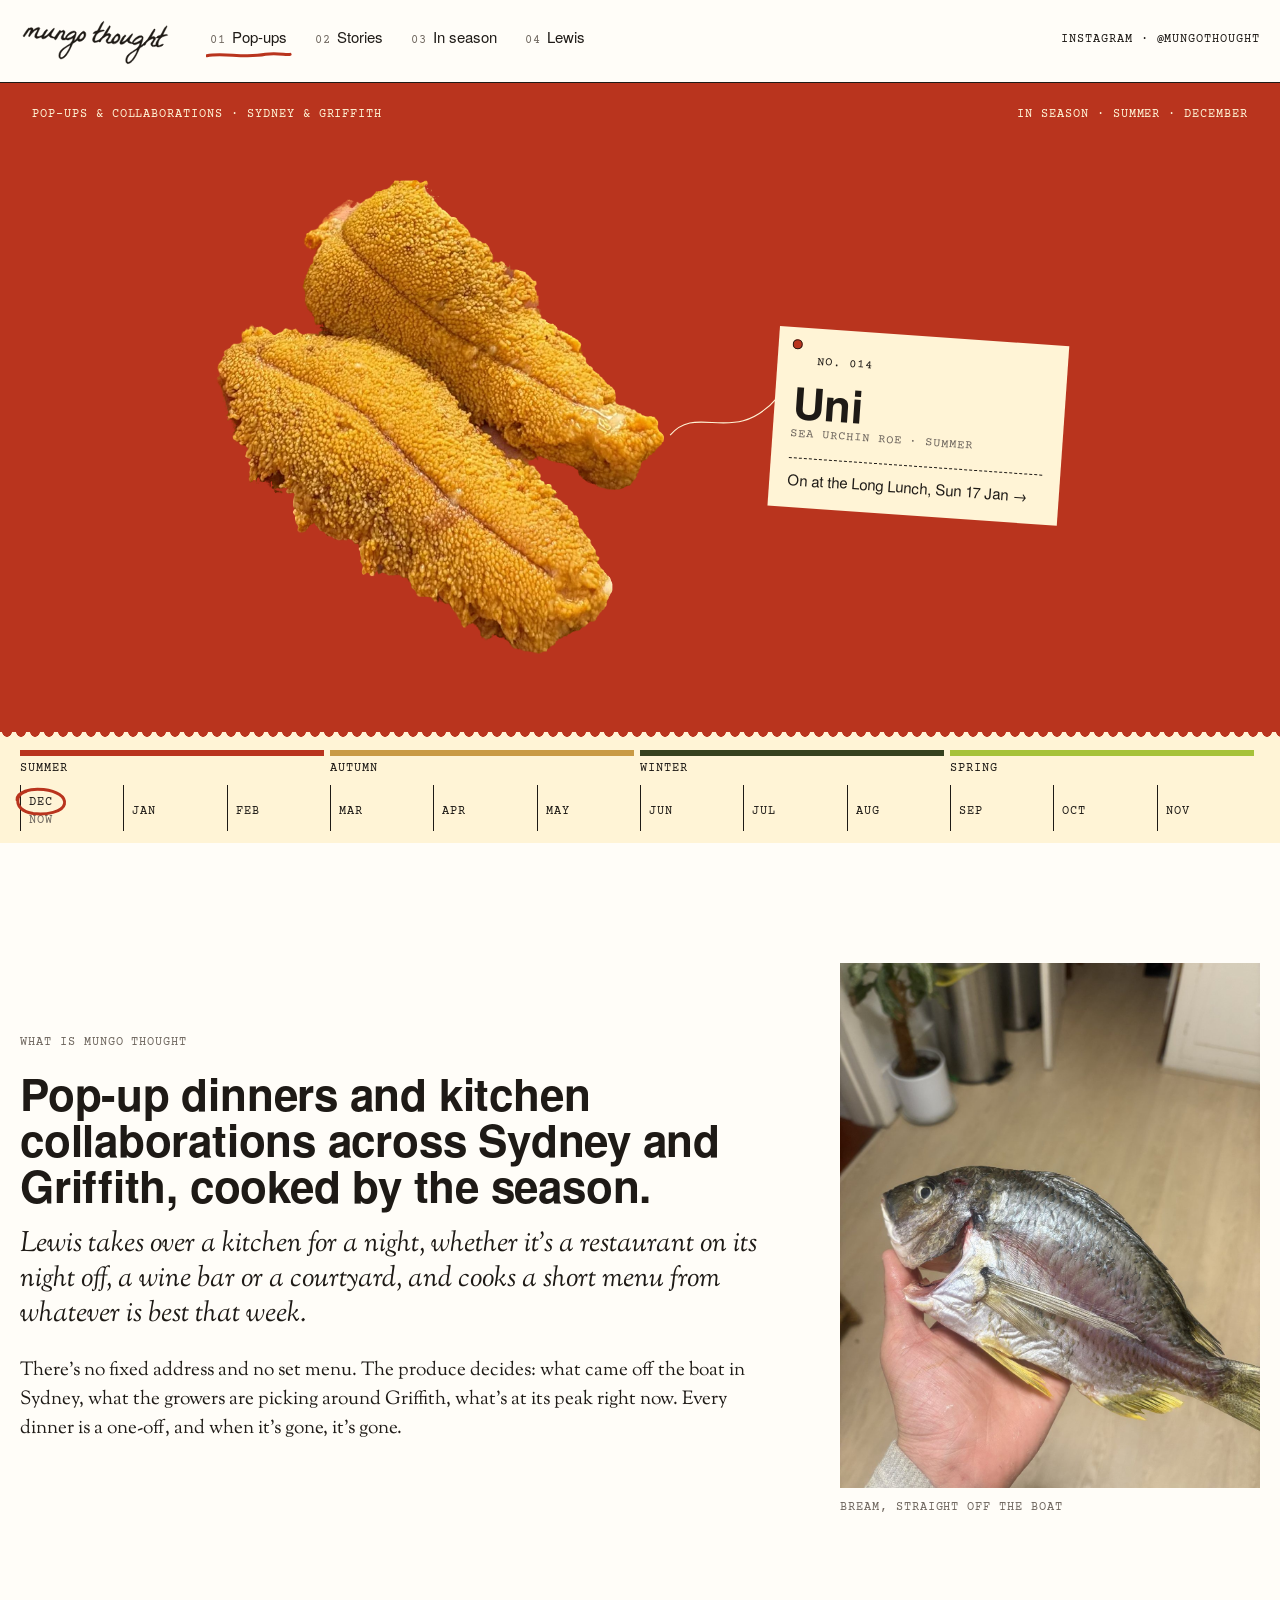
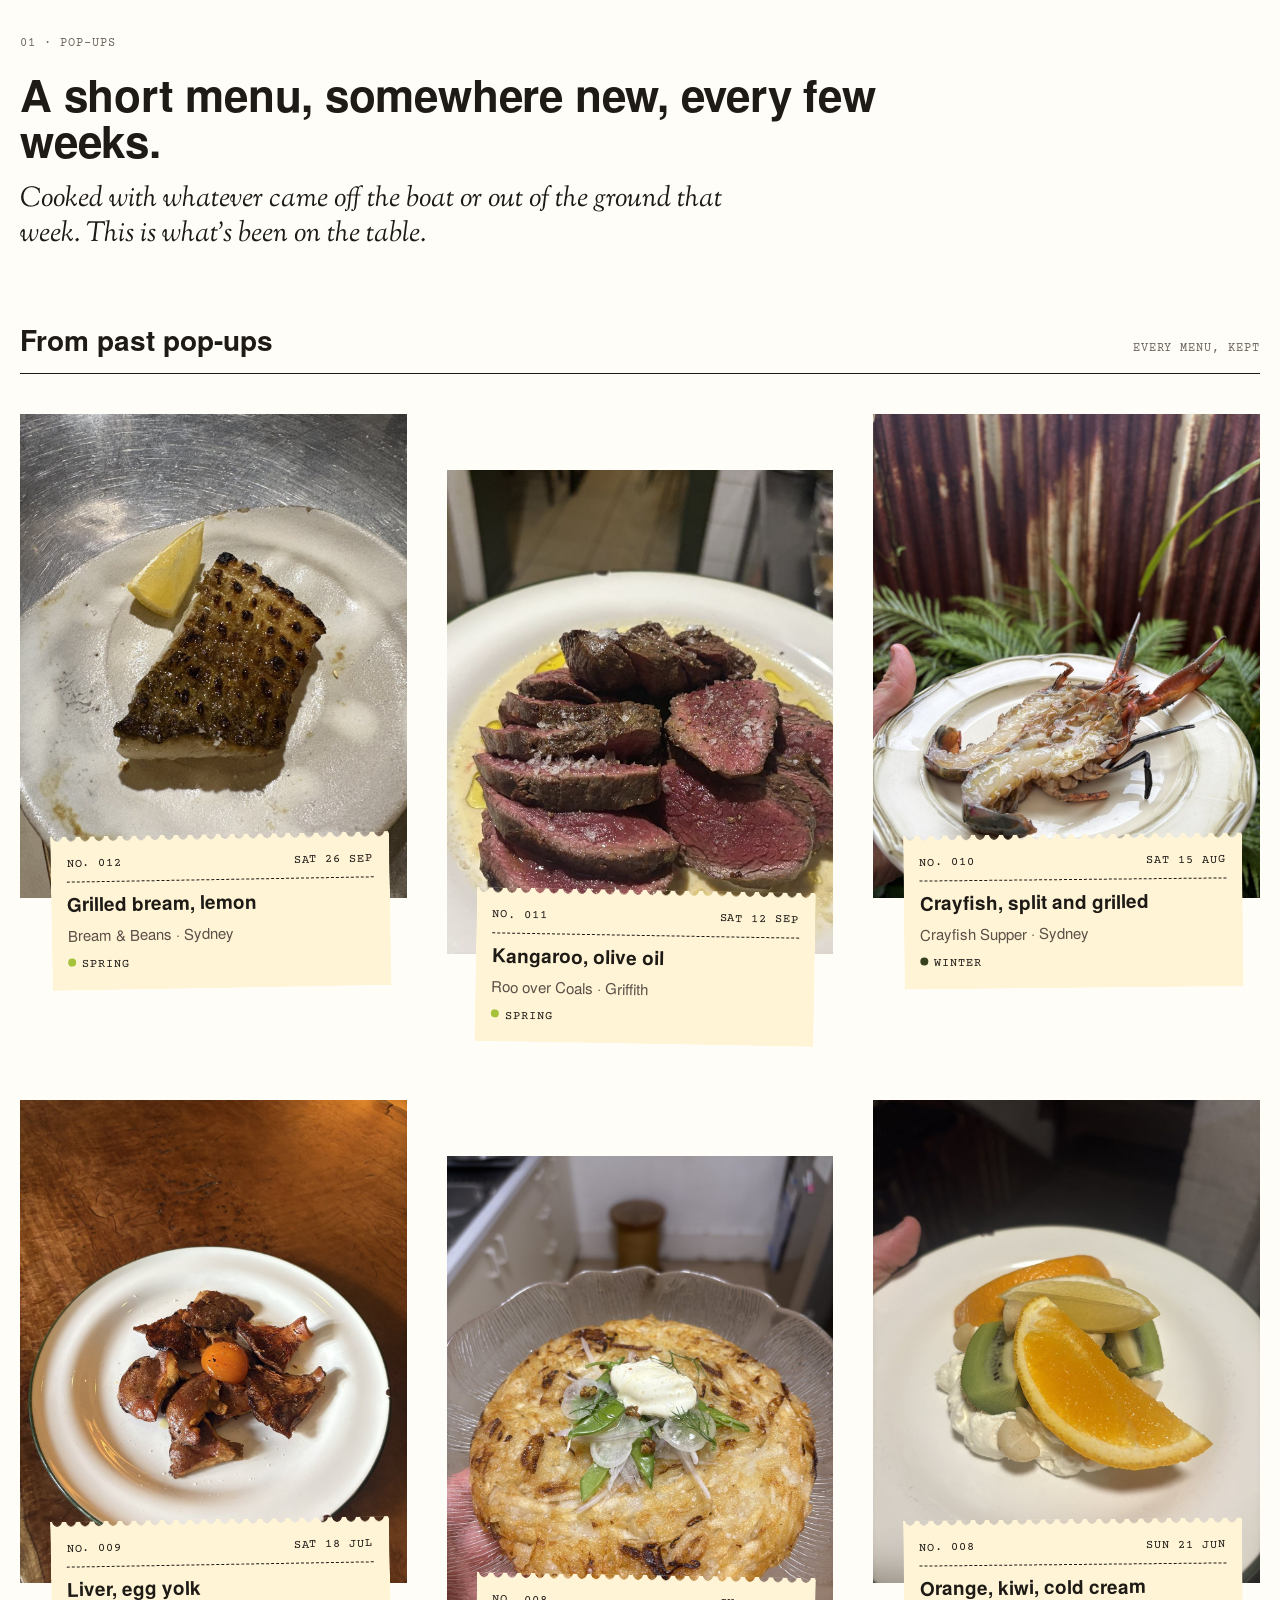
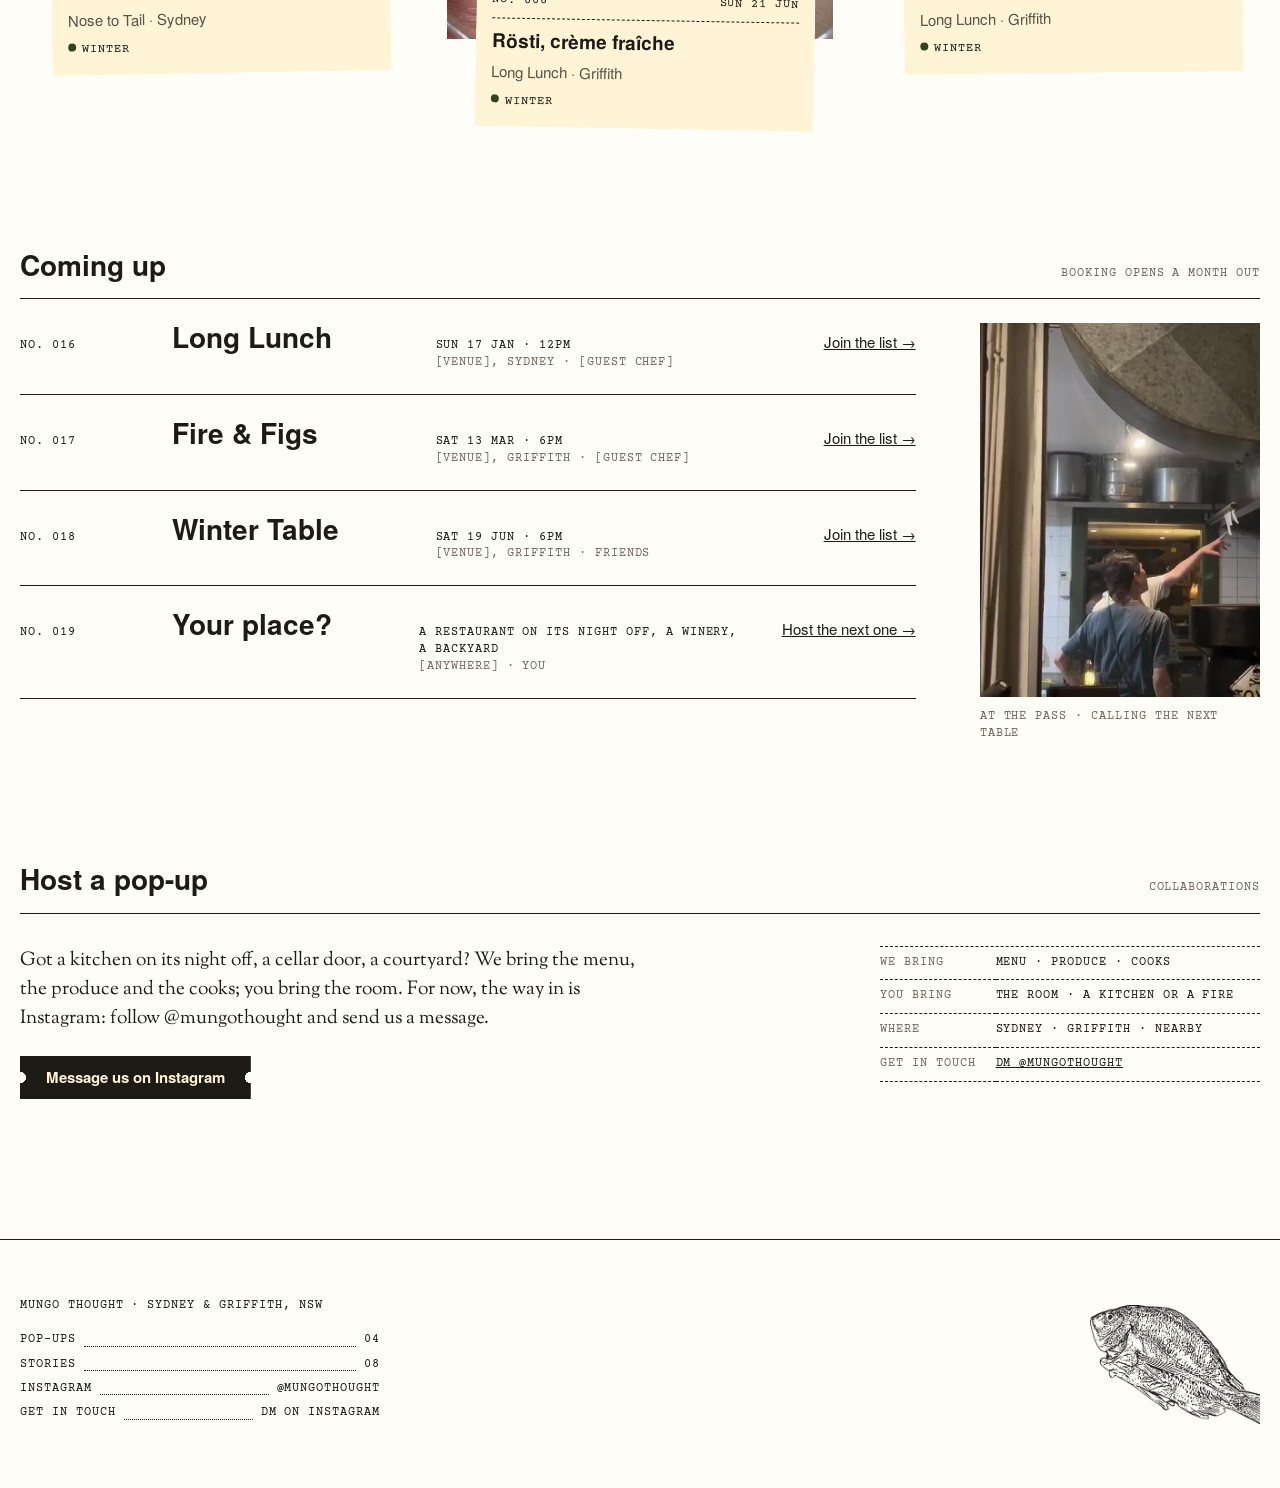
==== index.html @ f0e1ba94 "Mungo Thought website: static site ready for Vercel - Home: the season field cycles through the mont" ====
<!doctype html>
<html lang="en-AU">
<head>
<meta charset="utf-8">
<meta name="viewport" content="width=device-width, initial-scale=1">
<title>Mungo Thought · Pop-ups & collaborations, Sydney & Griffith</title>
<meta name="description" content="Mungo Thought: pop-up dinners and kitchen collaborations across Sydney and Griffith, cooked by the season.">
<meta name="theme-color" content="#FFFDF8">
<meta property="og:type" content="website">
<meta property="og:title" content="Mungo Thought · Pop-ups & collaborations, Sydney & Griffith">
<meta property="og:description" content="Mungo Thought: pop-up dinners and kitchen collaborations across Sydney and Griffith, cooked by the season.">
<meta property="og:image" content="/assets/photos/uni-in-hand.jpg">
<link rel="icon" href="/assets/brand/favicon.svg" type="image/svg+xml">
<link rel="preload" href="/assets/fonts/Heros-Regular.woff2" as="font" type="font/woff2" crossorigin>
<link rel="preload" href="/assets/fonts/CourierPrime-Regular.woff2" as="font" type="font/woff2" crossorigin>
<link rel="stylesheet" href="/assets/css/site.css">
<script src="/assets/js/site.js" defer></script>
</head>
<body>
<a class="skip" href="#main">Skip to content</a>
<div id="top" style="background:#FFFDF8;color:#1E1A16">
<header class="site-header" style="position:sticky;top:0;z-index:50;display:flex;flex-wrap:wrap;align-items:center;gap:10px 36px;padding:14px 20px;background:#FFFDF8;color:#1E1A16;border-bottom:1px solid #1E1A16">
<a href="/" aria-label="mungo thought, home" style="display:block;line-height:0"><img src="/assets/brand/logotype.svg" alt="" width="150" height="95" style="width:150px;height:auto"></a>
<nav aria-label="Main" class="site-nav" style="flex:1 1 auto;min-width:0;display:flex;gap:10px 28px;overflow-x:auto;padding:6px 4px 12px"><a href="/#popups" aria-current="page" style="position:relative;display:inline-flex;align-items:baseline;gap:6px;white-space:nowrap;color:#1E1A16;text-decoration:none;font-family:'TeX Gyre Heros', 'Helvetica Neue', Helvetica, Arial, sans-serif;font-weight:400;font-size:15px;line-height:1.5"><span style="font-family:'Courier Prime', 'Courier New', monospace;font-weight:400;font-size:12px;line-height:1.4;letter-spacing:0.08em;text-transform:uppercase;color:#6F675F">01</span>Pop-ups<svg viewBox="0 0 200 14" preserveAspectRatio="none" aria-hidden="true" style="position:absolute;left:-4px;bottom:-10px;width:calc(100% + 8px);height:10px;overflow:visible;pointer-events:none"><path d="M2 8 C 40 3, 90 12, 140 6 C 170 3, 190 8, 198 6" fill="none" stroke="#B9341E" stroke-width="3" stroke-linecap="round" vector-effect="non-scaling-stroke"></path></svg></a><a href="/stories" style="position:relative;display:inline-flex;align-items:baseline;gap:6px;white-space:nowrap;color:#1E1A16;text-decoration:none;font-family:'TeX Gyre Heros', 'Helvetica Neue', Helvetica, Arial, sans-serif;font-weight:400;font-size:15px;line-height:1.5"><span style="font-family:'Courier Prime', 'Courier New', monospace;font-weight:400;font-size:12px;line-height:1.4;letter-spacing:0.08em;text-transform:uppercase;color:#6F675F">02</span>Stories</a><a href="/in-season" style="position:relative;display:inline-flex;align-items:baseline;gap:6px;white-space:nowrap;color:#1E1A16;text-decoration:none;font-family:'TeX Gyre Heros', 'Helvetica Neue', Helvetica, Arial, sans-serif;font-weight:400;font-size:15px;line-height:1.5"><span style="font-family:'Courier Prime', 'Courier New', monospace;font-weight:400;font-size:12px;line-height:1.4;letter-spacing:0.08em;text-transform:uppercase;color:#6F675F">03</span>In season</a><a href="/lewis" style="position:relative;display:inline-flex;align-items:baseline;gap:6px;white-space:nowrap;color:#1E1A16;text-decoration:none;font-family:'TeX Gyre Heros', 'Helvetica Neue', Helvetica, Arial, sans-serif;font-weight:400;font-size:15px;line-height:1.5"><span style="font-family:'Courier Prime', 'Courier New', monospace;font-weight:400;font-size:12px;line-height:1.4;letter-spacing:0.08em;text-transform:uppercase;color:#6F675F">04</span>Lewis</a></nav>
<a href="https://www.instagram.com/mungothought/" target="_blank" rel="noopener" class="ig-link" style="color:#1E1A16;text-decoration:none;white-space:nowrap;font-family:'Courier Prime', 'Courier New', monospace;font-weight:400;font-size:12px;line-height:1.4;letter-spacing:0.08em;text-transform:uppercase">Instagram · @mungothought</a>
</header>
<main id="main">
<section class="field" data-season-scope data-mode="cycle" aria-label="What's in season" style="--ground:#A6C23A;--on:#1E1A16;position:relative;min-height:min(760px,calc(100vh - 80px));display:flex;flex-direction:column;overflow:hidden;background:var(--ground);color:var(--on);transition:background-color .6s ease">
<div style="display:flex;flex-wrap:wrap;justify-content:space-between;gap:8px 32px;padding:24px 32px 0">
<p style="margin:0;font-family:'Courier Prime', 'Courier New', monospace;font-weight:400;font-size:12px;line-height:1.4;letter-spacing:0.08em;text-transform:uppercase">Pop-ups &amp; collaborations · Sydney &amp; Griffith</p>
<p style="margin:0;font-family:'Courier Prime', 'Courier New', monospace;font-weight:400;font-size:12px;line-height:1.4;letter-spacing:0.08em;text-transform:uppercase" aria-live="polite">In season · <span data-bind="seasonName">Spring</span> · <span data-bind="monthName">November</span></p>
</div>
<div style="flex:1;display:flex;flex-wrap:wrap;align-items:center;justify-content:center;gap:16px 0;padding:40px 20px 64px">
<div style="display:grid;place-items:center"><img data-season-only="summer" hidden src="/assets/cutouts/uni.webp" alt="Two tongues of sea urchin roe" style="display:block;width:min(460px,84vw);height:auto"><img data-season-only="autumn" hidden src="/assets/cutouts/crayfish.webp" alt="A split crayfish on a white plate" style="display:block;width:min(620px,84vw);height:auto"><img data-season-only="winter" hidden src="/assets/cutouts/chicken.webp" alt="Roast chicken thigh on white beans" style="display:block;width:min(580px,84vw);height:auto"><img data-season-only="spring" src="/assets/cutouts/bream.webp" alt="A whole bream" style="display:block;width:min(640px,84vw);height:auto"></div>
<div class="tag-wrap" style="display:flex;align-items:center"><svg class="string" aria-hidden="true" viewBox="0 0 120 70" style="width:110px;height:64px;overflow:visible"><path d="M0 56 C 30 20, 70 70, 118 14" fill="none" stroke="currentColor" stroke-width="1.2"></path></svg><div><div data-season-only="summer" hidden style="position:relative;box-sizing:border-box;width:290px;padding:26px 18px 18px;background:#FFF4D6;color:#1E1A16;transform:rotate(4deg);transform-origin:0 0"><span aria-hidden="true" style="position:absolute;left:14px;top:12px;width:10px;height:10px;border-radius:999px;background:var(--ground);box-shadow:inset 0 0 0 1px #1E1A16"></span><div style="padding-left:22px;font-family:'Courier Prime', 'Courier New', monospace;font-weight:400;font-size:12px;line-height:1.4;letter-spacing:0.08em;text-transform:uppercase">No. 014</div><p style="margin:8px 0 2px;font-family:'TeX Gyre Heros', 'Helvetica Neue', Helvetica, Arial, sans-serif;font-weight:700;font-size:44px;line-height:1.05;letter-spacing:-0.005em">Uni</p><div style="font-family:'Courier Prime', 'Courier New', monospace;font-weight:400;font-size:12px;line-height:1.4;letter-spacing:0.08em;text-transform:uppercase;color:#6F675F">Sea urchin roe · summer</div><a href="/#coming-up" style="display:block;margin-top:14px;padding-top:10px;border-top:1px dashed #1E1A16;font-family:'TeX Gyre Heros', 'Helvetica Neue', Helvetica, Arial, sans-serif;font-weight:400;font-size:15px;line-height:1.5;line-height:1.4;color:#1E1A16;text-decoration:none">On at the Long Lunch, Sun 17 Jan →</a></div><div data-season-only="autumn" hidden style="position:relative;box-sizing:border-box;width:290px;padding:26px 18px 18px;background:#FFF4D6;color:#1E1A16;transform:rotate(4deg);transform-origin:0 0"><span aria-hidden="true" style="position:absolute;left:14px;top:12px;width:10px;height:10px;border-radius:999px;background:var(--ground);box-shadow:inset 0 0 0 1px #1E1A16"></span><div style="padding-left:22px;font-family:'Courier Prime', 'Courier New', monospace;font-weight:400;font-size:12px;line-height:1.4;letter-spacing:0.08em;text-transform:uppercase">No. 017</div><p style="margin:8px 0 2px;font-family:'TeX Gyre Heros', 'Helvetica Neue', Helvetica, Arial, sans-serif;font-weight:700;font-size:44px;line-height:1.05;letter-spacing:-0.005em">Crayfish</p><div style="font-family:'Courier Prime', 'Courier New', monospace;font-weight:400;font-size:12px;line-height:1.4;letter-spacing:0.08em;text-transform:uppercase;color:#6F675F">Rock lobster · autumn</div><a href="/#coming-up" style="display:block;margin-top:14px;padding-top:10px;border-top:1px dashed #1E1A16;font-family:'TeX Gyre Heros', 'Helvetica Neue', Helvetica, Arial, sans-serif;font-weight:400;font-size:15px;line-height:1.5;line-height:1.4;color:#1E1A16;text-decoration:none">Split and grilled at Fire &amp; Figs, Sat 13 Mar →</a></div><div data-season-only="winter" hidden style="position:relative;box-sizing:border-box;width:290px;padding:26px 18px 18px;background:#FFF4D6;color:#1E1A16;transform:rotate(4deg);transform-origin:0 0"><span aria-hidden="true" style="position:absolute;left:14px;top:12px;width:10px;height:10px;border-radius:999px;background:var(--ground);box-shadow:inset 0 0 0 1px #1E1A16"></span><div style="padding-left:22px;font-family:'Courier Prime', 'Courier New', monospace;font-weight:400;font-size:12px;line-height:1.4;letter-spacing:0.08em;text-transform:uppercase">No. 019</div><p style="margin:8px 0 2px;font-family:'TeX Gyre Heros', 'Helvetica Neue', Helvetica, Arial, sans-serif;font-weight:700;font-size:44px;line-height:1.05;letter-spacing:-0.005em">Chicken</p><div style="font-family:'Courier Prime', 'Courier New', monospace;font-weight:400;font-size:12px;line-height:1.4;letter-spacing:0.08em;text-transform:uppercase;color:#6F675F">Thigh on white beans · winter</div><a href="/#coming-up" style="display:block;margin-top:14px;padding-top:10px;border-top:1px dashed #1E1A16;font-family:'TeX Gyre Heros', 'Helvetica Neue', Helvetica, Arial, sans-serif;font-weight:400;font-size:15px;line-height:1.5;line-height:1.4;color:#1E1A16;text-decoration:none">Over the beans at Winter Table, Sat 19 Jun →</a></div><div data-season-only="spring" style="position:relative;box-sizing:border-box;width:290px;padding:26px 18px 18px;background:#FFF4D6;color:#1E1A16;transform:rotate(4deg);transform-origin:0 0"><span aria-hidden="true" style="position:absolute;left:14px;top:12px;width:10px;height:10px;border-radius:999px;background:var(--ground);box-shadow:inset 0 0 0 1px #1E1A16"></span><div style="padding-left:22px;font-family:'Courier Prime', 'Courier New', monospace;font-weight:400;font-size:12px;line-height:1.4;letter-spacing:0.08em;text-transform:uppercase">No. 011</div><p style="margin:8px 0 2px;font-family:'TeX Gyre Heros', 'Helvetica Neue', Helvetica, Arial, sans-serif;font-weight:700;font-size:44px;line-height:1.05;letter-spacing:-0.005em">Bream</p><div style="font-family:'Courier Prime', 'Courier New', monospace;font-weight:400;font-size:12px;line-height:1.4;letter-spacing:0.08em;text-transform:uppercase;color:#6F675F">Whole fish · spring</div><a href="/#coming-up" style="display:block;margin-top:14px;padding-top:10px;border-top:1px dashed #1E1A16;font-family:'TeX Gyre Heros', 'Helvetica Neue', Helvetica, Arial, sans-serif;font-weight:400;font-size:15px;line-height:1.5;line-height:1.4;color:#1E1A16;text-decoration:none">Over coals at every spring pop-up →</a></div></div></div>
</div>
<div class="ruler" style="overflow-x:auto"><div style="display:grid;grid-template-columns:repeat(12,minmax(0,1fr));min-width:768px;background:#FFF4D6;color:#1E1A16;padding:18px 20px 12px;-webkit-mask:radial-gradient(circle at 7px 0, transparent 4.5px, #000 5px) 0 0 / 14px 100% repeat-x;mask:radial-gradient(circle at 7px 0, transparent 4.5px, #000 5px) 0 0 / 14px 100% repeat-x"><div style="grid-column:span 3;display:flex;flex-direction:column;gap:6px;padding:0 6px 8px 0;font-family:'Courier Prime', 'Courier New', monospace;font-weight:400;font-size:12px;line-height:1.4;letter-spacing:0.08em;text-transform:uppercase;line-height:1.2"><i style="display:block;height:6px;background:#B9341E"></i>Summer</div><div style="grid-column:span 3;display:flex;flex-direction:column;gap:6px;padding:0 6px 8px 0;font-family:'Courier Prime', 'Courier New', monospace;font-weight:400;font-size:12px;line-height:1.4;letter-spacing:0.08em;text-transform:uppercase;line-height:1.2"><i style="display:block;height:6px;background:#C99A45"></i>Autumn</div><div style="grid-column:span 3;display:flex;flex-direction:column;gap:6px;padding:0 6px 8px 0;font-family:'Courier Prime', 'Courier New', monospace;font-weight:400;font-size:12px;line-height:1.4;letter-spacing:0.08em;text-transform:uppercase;line-height:1.2"><i style="display:block;height:6px;background:#36421F"></i>Winter</div><div style="grid-column:span 3;display:flex;flex-direction:column;gap:6px;padding:0 6px 8px 0;font-family:'Courier Prime', 'Courier New', monospace;font-weight:400;font-size:12px;line-height:1.4;letter-spacing:0.08em;text-transform:uppercase;line-height:1.2"><i style="display:block;height:6px;background:#A6C23A"></i>Spring</div><button type="button" class="ruler-month" data-month="Dec" aria-pressed="false" aria-label="December" style="position:relative;border:0;border-left:1px solid #1E1A16;background:none;padding:12px 0 4px 8px;text-align:left;color:#1E1A16;cursor:pointer;font-family:'Courier Prime', 'Courier New', monospace;font-weight:400;font-size:12px;line-height:1.4;letter-spacing:0.08em;text-transform:uppercase;line-height:1">Dec<span class="now" style="margin-top:6px;font-size:12px;letter-spacing:0.08em;color:#6F675F">Now</span><span class="ring"><svg viewBox="0 0 200 70" preserveAspectRatio="none" aria-hidden="true" style="position:absolute;left:-6px;top:2px;width:52px;height:30px;overflow:visible;pointer-events:none"><path d="M8 30 C 6 12, 60 2, 110 6 C 160 10, 196 22, 190 40 C 184 58, 120 66, 70 62 C 30 58, 4 46, 12 26 C 16 18, 30 12, 44 10" fill="none" stroke="#B9341E" stroke-width="3" stroke-linecap="round" vector-effect="non-scaling-stroke"></path></svg></span></button><button type="button" class="ruler-month" data-month="Jan" aria-pressed="false" aria-label="January" style="position:relative;border:0;border-left:1px solid #1E1A16;background:none;padding:12px 0 4px 8px;text-align:left;color:#1E1A16;cursor:pointer;font-family:'Courier Prime', 'Courier New', monospace;font-weight:400;font-size:12px;line-height:1.4;letter-spacing:0.08em;text-transform:uppercase;line-height:1">Jan<span class="now" style="margin-top:6px;font-size:12px;letter-spacing:0.08em;color:#6F675F">Now</span><span class="ring"><svg viewBox="0 0 200 70" preserveAspectRatio="none" aria-hidden="true" style="position:absolute;left:-6px;top:2px;width:52px;height:30px;overflow:visible;pointer-events:none"><path d="M8 30 C 6 12, 60 2, 110 6 C 160 10, 196 22, 190 40 C 184 58, 120 66, 70 62 C 30 58, 4 46, 12 26 C 16 18, 30 12, 44 10" fill="none" stroke="#B9341E" stroke-width="3" stroke-linecap="round" vector-effect="non-scaling-stroke"></path></svg></span></button><button type="button" class="ruler-month" data-month="Feb" aria-pressed="false" aria-label="February" style="position:relative;border:0;border-left:1px solid #1E1A16;background:none;padding:12px 0 4px 8px;text-align:left;color:#1E1A16;cursor:pointer;font-family:'Courier Prime', 'Courier New', monospace;font-weight:400;font-size:12px;line-height:1.4;letter-spacing:0.08em;text-transform:uppercase;line-height:1">Feb<span class="now" style="margin-top:6px;font-size:12px;letter-spacing:0.08em;color:#6F675F">Now</span><span class="ring"><svg viewBox="0 0 200 70" preserveAspectRatio="none" aria-hidden="true" style="position:absolute;left:-6px;top:2px;width:52px;height:30px;overflow:visible;pointer-events:none"><path d="M8 30 C 6 12, 60 2, 110 6 C 160 10, 196 22, 190 40 C 184 58, 120 66, 70 62 C 30 58, 4 46, 12 26 C 16 18, 30 12, 44 10" fill="none" stroke="#B9341E" stroke-width="3" stroke-linecap="round" vector-effect="non-scaling-stroke"></path></svg></span></button><button type="button" class="ruler-month" data-month="Mar" aria-pressed="false" aria-label="March" style="position:relative;border:0;border-left:1px solid #1E1A16;background:none;padding:12px 0 4px 8px;text-align:left;color:#1E1A16;cursor:pointer;font-family:'Courier Prime', 'Courier New', monospace;font-weight:400;font-size:12px;line-height:1.4;letter-spacing:0.08em;text-transform:uppercase;line-height:1">Mar<span class="now" style="margin-top:6px;font-size:12px;letter-spacing:0.08em;color:#6F675F">Now</span><span class="ring"><svg viewBox="0 0 200 70" preserveAspectRatio="none" aria-hidden="true" style="position:absolute;left:-6px;top:2px;width:52px;height:30px;overflow:visible;pointer-events:none"><path d="M8 30 C 6 12, 60 2, 110 6 C 160 10, 196 22, 190 40 C 184 58, 120 66, 70 62 C 30 58, 4 46, 12 26 C 16 18, 30 12, 44 10" fill="none" stroke="#B9341E" stroke-width="3" stroke-linecap="round" vector-effect="non-scaling-stroke"></path></svg></span></button><button type="button" class="ruler-month" data-month="Apr" aria-pressed="false" aria-label="April" style="position:relative;border:0;border-left:1px solid #1E1A16;background:none;padding:12px 0 4px 8px;text-align:left;color:#1E1A16;cursor:pointer;font-family:'Courier Prime', 'Courier New', monospace;font-weight:400;font-size:12px;line-height:1.4;letter-spacing:0.08em;text-transform:uppercase;line-height:1">Apr<span class="now" style="margin-top:6px;font-size:12px;letter-spacing:0.08em;color:#6F675F">Now</span><span class="ring"><svg viewBox="0 0 200 70" preserveAspectRatio="none" aria-hidden="true" style="position:absolute;left:-6px;top:2px;width:52px;height:30px;overflow:visible;pointer-events:none"><path d="M8 30 C 6 12, 60 2, 110 6 C 160 10, 196 22, 190 40 C 184 58, 120 66, 70 62 C 30 58, 4 46, 12 26 C 16 18, 30 12, 44 10" fill="none" stroke="#B9341E" stroke-width="3" stroke-linecap="round" vector-effect="non-scaling-stroke"></path></svg></span></button><button type="button" class="ruler-month" data-month="May" aria-pressed="false" aria-label="May" style="position:relative;border:0;border-left:1px solid #1E1A16;background:none;padding:12px 0 4px 8px;text-align:left;color:#1E1A16;cursor:pointer;font-family:'Courier Prime', 'Courier New', monospace;font-weight:400;font-size:12px;line-height:1.4;letter-spacing:0.08em;text-transform:uppercase;line-height:1">May<span class="now" style="margin-top:6px;font-size:12px;letter-spacing:0.08em;color:#6F675F">Now</span><span class="ring"><svg viewBox="0 0 200 70" preserveAspectRatio="none" aria-hidden="true" style="position:absolute;left:-6px;top:2px;width:52px;height:30px;overflow:visible;pointer-events:none"><path d="M8 30 C 6 12, 60 2, 110 6 C 160 10, 196 22, 190 40 C 184 58, 120 66, 70 62 C 30 58, 4 46, 12 26 C 16 18, 30 12, 44 10" fill="none" stroke="#B9341E" stroke-width="3" stroke-linecap="round" vector-effect="non-scaling-stroke"></path></svg></span></button><button type="button" class="ruler-month" data-month="Jun" aria-pressed="false" aria-label="June" style="position:relative;border:0;border-left:1px solid #1E1A16;background:none;padding:12px 0 4px 8px;text-align:left;color:#1E1A16;cursor:pointer;font-family:'Courier Prime', 'Courier New', monospace;font-weight:400;font-size:12px;line-height:1.4;letter-spacing:0.08em;text-transform:uppercase;line-height:1">Jun<span class="now" style="margin-top:6px;font-size:12px;letter-spacing:0.08em;color:#6F675F">Now</span><span class="ring"><svg viewBox="0 0 200 70" preserveAspectRatio="none" aria-hidden="true" style="position:absolute;left:-6px;top:2px;width:52px;height:30px;overflow:visible;pointer-events:none"><path d="M8 30 C 6 12, 60 2, 110 6 C 160 10, 196 22, 190 40 C 184 58, 120 66, 70 62 C 30 58, 4 46, 12 26 C 16 18, 30 12, 44 10" fill="none" stroke="#B9341E" stroke-width="3" stroke-linecap="round" vector-effect="non-scaling-stroke"></path></svg></span></button><button type="button" class="ruler-month" data-month="Jul" aria-pressed="false" aria-label="July" style="position:relative;border:0;border-left:1px solid #1E1A16;background:none;padding:12px 0 4px 8px;text-align:left;color:#1E1A16;cursor:pointer;font-family:'Courier Prime', 'Courier New', monospace;font-weight:400;font-size:12px;line-height:1.4;letter-spacing:0.08em;text-transform:uppercase;line-height:1">Jul<span class="now" style="margin-top:6px;font-size:12px;letter-spacing:0.08em;color:#6F675F">Now</span><span class="ring"><svg viewBox="0 0 200 70" preserveAspectRatio="none" aria-hidden="true" style="position:absolute;left:-6px;top:2px;width:52px;height:30px;overflow:visible;pointer-events:none"><path d="M8 30 C 6 12, 60 2, 110 6 C 160 10, 196 22, 190 40 C 184 58, 120 66, 70 62 C 30 58, 4 46, 12 26 C 16 18, 30 12, 44 10" fill="none" stroke="#B9341E" stroke-width="3" stroke-linecap="round" vector-effect="non-scaling-stroke"></path></svg></span></button><button type="button" class="ruler-month" data-month="Aug" aria-pressed="false" aria-label="August" style="position:relative;border:0;border-left:1px solid #1E1A16;background:none;padding:12px 0 4px 8px;text-align:left;color:#1E1A16;cursor:pointer;font-family:'Courier Prime', 'Courier New', monospace;font-weight:400;font-size:12px;line-height:1.4;letter-spacing:0.08em;text-transform:uppercase;line-height:1">Aug<span class="now" style="margin-top:6px;font-size:12px;letter-spacing:0.08em;color:#6F675F">Now</span><span class="ring"><svg viewBox="0 0 200 70" preserveAspectRatio="none" aria-hidden="true" style="position:absolute;left:-6px;top:2px;width:52px;height:30px;overflow:visible;pointer-events:none"><path d="M8 30 C 6 12, 60 2, 110 6 C 160 10, 196 22, 190 40 C 184 58, 120 66, 70 62 C 30 58, 4 46, 12 26 C 16 18, 30 12, 44 10" fill="none" stroke="#B9341E" stroke-width="3" stroke-linecap="round" vector-effect="non-scaling-stroke"></path></svg></span></button><button type="button" class="ruler-month" data-month="Sep" aria-pressed="false" aria-label="September" style="position:relative;border:0;border-left:1px solid #1E1A16;background:none;padding:12px 0 4px 8px;text-align:left;color:#1E1A16;cursor:pointer;font-family:'Courier Prime', 'Courier New', monospace;font-weight:400;font-size:12px;line-height:1.4;letter-spacing:0.08em;text-transform:uppercase;line-height:1">Sep<span class="now" style="margin-top:6px;font-size:12px;letter-spacing:0.08em;color:#6F675F">Now</span><span class="ring"><svg viewBox="0 0 200 70" preserveAspectRatio="none" aria-hidden="true" style="position:absolute;left:-6px;top:2px;width:52px;height:30px;overflow:visible;pointer-events:none"><path d="M8 30 C 6 12, 60 2, 110 6 C 160 10, 196 22, 190 40 C 184 58, 120 66, 70 62 C 30 58, 4 46, 12 26 C 16 18, 30 12, 44 10" fill="none" stroke="#B9341E" stroke-width="3" stroke-linecap="round" vector-effect="non-scaling-stroke"></path></svg></span></button><button type="button" class="ruler-month" data-month="Oct" aria-pressed="false" aria-label="October" style="position:relative;border:0;border-left:1px solid #1E1A16;background:none;padding:12px 0 4px 8px;text-align:left;color:#1E1A16;cursor:pointer;font-family:'Courier Prime', 'Courier New', monospace;font-weight:400;font-size:12px;line-height:1.4;letter-spacing:0.08em;text-transform:uppercase;line-height:1">Oct<span class="now" style="margin-top:6px;font-size:12px;letter-spacing:0.08em;color:#6F675F">Now</span><span class="ring"><svg viewBox="0 0 200 70" preserveAspectRatio="none" aria-hidden="true" style="position:absolute;left:-6px;top:2px;width:52px;height:30px;overflow:visible;pointer-events:none"><path d="M8 30 C 6 12, 60 2, 110 6 C 160 10, 196 22, 190 40 C 184 58, 120 66, 70 62 C 30 58, 4 46, 12 26 C 16 18, 30 12, 44 10" fill="none" stroke="#B9341E" stroke-width="3" stroke-linecap="round" vector-effect="non-scaling-stroke"></path></svg></span></button><button type="button" class="ruler-month" data-month="Nov" aria-pressed="true" aria-label="November" style="position:relative;border:0;border-left:1px solid #1E1A16;background:none;padding:12px 0 4px 8px;text-align:left;color:#1E1A16;cursor:pointer;font-family:'Courier Prime', 'Courier New', monospace;font-weight:400;font-size:12px;line-height:1.4;letter-spacing:0.08em;text-transform:uppercase;line-height:1">Nov<span class="now" style="margin-top:6px;font-size:12px;letter-spacing:0.08em;color:#6F675F">Now</span><span class="ring"><svg viewBox="0 0 200 70" preserveAspectRatio="none" aria-hidden="true" style="position:absolute;left:-6px;top:2px;width:52px;height:30px;overflow:visible;pointer-events:none"><path d="M8 30 C 6 12, 60 2, 110 6 C 160 10, 196 22, 190 40 C 184 58, 120 66, 70 62 C 30 58, 4 46, 12 26 C 16 18, 30 12, 44 10" fill="none" stroke="#B9341E" stroke-width="3" stroke-linecap="round" vector-effect="non-scaling-stroke"></path></svg></span></button></div></div>
</section><section style="display:flex;flex-wrap:wrap;gap:48px 80px;align-items:center;padding:120px 20px 0">
<div style="flex:1 1 560px;max-width:820px;display:flex;flex-direction:column;gap:24px">
<div style="display:flex;flex-direction:column;gap:18px;max-width:900px;scroll-margin-top:96px"><p style="margin:0;font-family:'Courier Prime', 'Courier New', monospace;font-weight:400;font-size:12px;line-height:1.4;letter-spacing:0.08em;text-transform:uppercase;color:#6F675F">What is Mungo Thought</p><h2 style="margin:0;font-family:'TeX Gyre Heros', 'Helvetica Neue', Helvetica, Arial, sans-serif;font-weight:700;font-size:44px;line-height:1.05;letter-spacing:-0.005em">Pop-up dinners and kitchen collaborations across Sydney and Griffith, cooked by the season.</h2><p style="margin:0;max-width:760px;font-family:'Sorts Mill Goudy', Georgia, serif;font-style:italic;font-weight:400;font-size:28px;line-height:1.25">Lewis takes over a kitchen for a night, whether it's a restaurant on its night off, a wine bar or a courtyard, and cooks a short menu from whatever is best that week.</p></div>
<p style="margin:0;max-width:760px;font-family:'Sorts Mill Goudy', Georgia, serif;font-weight:400;font-size:19px;line-height:1.55">There's no fixed address and no set menu. The produce decides: what came off the boat in Sydney, what the growers are picking around Griffith, what's at its peak right now. Every dinner is a one-off, and when it's gone, it's gone.</p>
</div>
<figure style="flex:0 1 420px;min-width:0;margin:0"><img src="/assets/photos/bream-in-hand.jpg" alt="A whole bream held up in one hand" loading="lazy" style="display:block;width:100%;aspect-ratio:4 / 5;object-fit:cover"><figcaption style="margin-top:12px;font-family:'Courier Prime', 'Courier New', monospace;font-weight:400;font-size:12px;line-height:1.4;letter-spacing:0.08em;text-transform:uppercase;color:#6F675F">Bream, straight off the boat</figcaption></figure>
</section><section style="padding:120px 20px 0">
<div id="popups" style="display:flex;flex-direction:column;gap:18px;max-width:900px;scroll-margin-top:96px"><p style="margin:0;font-family:'Courier Prime', 'Courier New', monospace;font-weight:400;font-size:12px;line-height:1.4;letter-spacing:0.08em;text-transform:uppercase;color:#6F675F">01 · Pop-ups</p><h2 style="margin:0;font-family:'TeX Gyre Heros', 'Helvetica Neue', Helvetica, Arial, sans-serif;font-weight:700;font-size:44px;line-height:1.05;letter-spacing:-0.005em">A short menu, somewhere new, every few weeks.</h2><p style="margin:0;max-width:760px;font-family:'Sorts Mill Goudy', Georgia, serif;font-style:italic;font-weight:400;font-size:28px;line-height:1.25">Cooked with whatever came off the boat or out of the ground that week. This is what's been on the table.</p></div>
<div style="padding-top:72px"><div style="display:flex;flex-wrap:wrap;align-items:baseline;justify-content:space-between;gap:8px 24px;padding:0 0 16px;border-bottom:1px solid #1E1A16"><h2 style="margin:0;font-family:'TeX Gyre Heros', 'Helvetica Neue', Helvetica, Arial, sans-serif;font-weight:700;font-size:28px;line-height:1.15;color:#1E1A16">From past pop-ups</h2><span style="font-family:'Courier Prime', 'Courier New', monospace;font-weight:400;font-size:12px;line-height:1.4;letter-spacing:0.08em;text-transform:uppercase;color:#6F675F">Every menu, kept</span></div></div>
<div style="display:flex;flex-wrap:wrap;gap:56px 40px;padding-top:40px;align-items:flex-start"><figure class="mt-card" style="flex:1 1 360px;min-width:0;max-width:440px;margin:var(--drop,0px) 0 0 0;display:flex;flex-direction:column"><img src="/assets/photos/grilled-fish-lemon.jpg" alt="Grilled fish with a wedge of lemon on a white plate" loading="lazy" style="display:block;width:100%;aspect-ratio:4 / 5;object-fit:cover"><figcaption style="position:relative;margin:-64px 18px 0 30px"><div style="position:relative;box-sizing:border-box;background:#FFF4D6;color:#1E1A16;padding:20px 16px 16px;transform:rotate(-1deg);transform-origin:50% 0;-webkit-mask:radial-gradient(circle at 7px 0, transparent 4.5px, #000 5px) 0 0 / 14px 100% repeat-x;mask:radial-gradient(circle at 7px 0, transparent 4.5px, #000 5px) 0 0 / 14px 100% repeat-x"><div style="display:flex;justify-content:space-between;gap:12px;padding-bottom:8px;margin-bottom:10px;border-bottom:1px dashed #1E1A16;font-family:'Courier Prime', 'Courier New', monospace;font-weight:400;font-size:12px;line-height:1.4;letter-spacing:0.08em;text-transform:uppercase"><span>No. 012</span><span>Sat 26 Sep</span></div><p style="margin:0 0 8px;font-family:'TeX Gyre Heros', 'Helvetica Neue', Helvetica, Arial, sans-serif;font-weight:700;font-size:19px;line-height:1.3">Grilled bream, lemon</p><p style="margin:0;font-family:'TeX Gyre Heros', 'Helvetica Neue', Helvetica, Arial, sans-serif;font-weight:400;font-size:15px;line-height:1.5;color:#5A5047">Bream &amp; Beans · Sydney</p><div style="margin-top:10px;font-family:'Courier Prime', 'Courier New', monospace;font-weight:400;font-size:12px;line-height:1.4;letter-spacing:0.08em;text-transform:uppercase"><span style="display:inline-block;width:8px;height:8px;border-radius:999px;background:#A6C23A;margin-right:6px;vertical-align:1px"></span>Spring</div></div></figcaption></figure><figure class="mt-card drop" style="flex:1 1 360px;min-width:0;max-width:440px;margin:var(--drop,0px) 0 0 0;display:flex;flex-direction:column"><img src="/assets/photos/roo-slices-olive-oil.jpg" alt="Sliced seared kangaroo in olive oil on a plate" loading="lazy" style="display:block;width:100%;aspect-ratio:4 / 5;object-fit:cover"><figcaption style="position:relative;margin:-64px 18px 0 30px"><div style="position:relative;box-sizing:border-box;background:#FFF4D6;color:#1E1A16;padding:20px 16px 16px;transform:rotate(1deg);transform-origin:50% 0;-webkit-mask:radial-gradient(circle at 7px 0, transparent 4.5px, #000 5px) 0 0 / 14px 100% repeat-x;mask:radial-gradient(circle at 7px 0, transparent 4.5px, #000 5px) 0 0 / 14px 100% repeat-x"><div style="display:flex;justify-content:space-between;gap:12px;padding-bottom:8px;margin-bottom:10px;border-bottom:1px dashed #1E1A16;font-family:'Courier Prime', 'Courier New', monospace;font-weight:400;font-size:12px;line-height:1.4;letter-spacing:0.08em;text-transform:uppercase"><span>No. 011</span><span>Sat 12 Sep</span></div><p style="margin:0 0 8px;font-family:'TeX Gyre Heros', 'Helvetica Neue', Helvetica, Arial, sans-serif;font-weight:700;font-size:19px;line-height:1.3">Kangaroo, olive oil</p><p style="margin:0;font-family:'TeX Gyre Heros', 'Helvetica Neue', Helvetica, Arial, sans-serif;font-weight:400;font-size:15px;line-height:1.5;color:#5A5047">Roo over Coals · Griffith</p><div style="margin-top:10px;font-family:'Courier Prime', 'Courier New', monospace;font-weight:400;font-size:12px;line-height:1.4;letter-spacing:0.08em;text-transform:uppercase"><span style="display:inline-block;width:8px;height:8px;border-radius:999px;background:#A6C23A;margin-right:6px;vertical-align:1px"></span>Spring</div></div></figcaption></figure><figure class="mt-card" style="flex:1 1 360px;min-width:0;max-width:440px;margin:var(--drop,0px) 0 0 0;display:flex;flex-direction:column"><img src="/assets/photos/crayfish-fern-plate.jpg" alt="A split crayfish on a plate among ferns" loading="lazy" style="display:block;width:100%;aspect-ratio:4 / 5;object-fit:cover"><figcaption style="position:relative;margin:-64px 18px 0 30px"><div style="position:relative;box-sizing:border-box;background:#FFF4D6;color:#1E1A16;padding:20px 16px 16px;transform:rotate(-0.6deg);transform-origin:50% 0;-webkit-mask:radial-gradient(circle at 7px 0, transparent 4.5px, #000 5px) 0 0 / 14px 100% repeat-x;mask:radial-gradient(circle at 7px 0, transparent 4.5px, #000 5px) 0 0 / 14px 100% repeat-x"><div style="display:flex;justify-content:space-between;gap:12px;padding-bottom:8px;margin-bottom:10px;border-bottom:1px dashed #1E1A16;font-family:'Courier Prime', 'Courier New', monospace;font-weight:400;font-size:12px;line-height:1.4;letter-spacing:0.08em;text-transform:uppercase"><span>No. 010</span><span>Sat 15 Aug</span></div><p style="margin:0 0 8px;font-family:'TeX Gyre Heros', 'Helvetica Neue', Helvetica, Arial, sans-serif;font-weight:700;font-size:19px;line-height:1.3">Crayfish, split and grilled</p><p style="margin:0;font-family:'TeX Gyre Heros', 'Helvetica Neue', Helvetica, Arial, sans-serif;font-weight:400;font-size:15px;line-height:1.5;color:#5A5047">Crayfish Supper · Sydney</p><div style="margin-top:10px;font-family:'Courier Prime', 'Courier New', monospace;font-weight:400;font-size:12px;line-height:1.4;letter-spacing:0.08em;text-transform:uppercase"><span style="display:inline-block;width:8px;height:8px;border-radius:999px;background:#36421F;margin-right:6px;vertical-align:1px"></span>Winter</div></div></figcaption></figure><figure class="mt-card" style="flex:1 1 360px;min-width:0;max-width:440px;margin:var(--drop,0px) 0 0 0;display:flex;flex-direction:column"><img src="/assets/photos/liver-egg-yolk.jpg" alt="Seared liver with a raw egg yolk on a white plate" loading="lazy" style="display:block;width:100%;aspect-ratio:4 / 5;object-fit:cover"><figcaption style="position:relative;margin:-64px 18px 0 30px"><div style="position:relative;box-sizing:border-box;background:#FFF4D6;color:#1E1A16;padding:20px 16px 16px;transform:rotate(-1deg);transform-origin:50% 0;-webkit-mask:radial-gradient(circle at 7px 0, transparent 4.5px, #000 5px) 0 0 / 14px 100% repeat-x;mask:radial-gradient(circle at 7px 0, transparent 4.5px, #000 5px) 0 0 / 14px 100% repeat-x"><div style="display:flex;justify-content:space-between;gap:12px;padding-bottom:8px;margin-bottom:10px;border-bottom:1px dashed #1E1A16;font-family:'Courier Prime', 'Courier New', monospace;font-weight:400;font-size:12px;line-height:1.4;letter-spacing:0.08em;text-transform:uppercase"><span>No. 009</span><span>Sat 18 Jul</span></div><p style="margin:0 0 8px;font-family:'TeX Gyre Heros', 'Helvetica Neue', Helvetica, Arial, sans-serif;font-weight:700;font-size:19px;line-height:1.3">Liver, egg yolk</p><p style="margin:0;font-family:'TeX Gyre Heros', 'Helvetica Neue', Helvetica, Arial, sans-serif;font-weight:400;font-size:15px;line-height:1.5;color:#5A5047">Nose to Tail · Sydney</p><div style="margin-top:10px;font-family:'Courier Prime', 'Courier New', monospace;font-weight:400;font-size:12px;line-height:1.4;letter-spacing:0.08em;text-transform:uppercase"><span style="display:inline-block;width:8px;height:8px;border-radius:999px;background:#36421F;margin-right:6px;vertical-align:1px"></span>Winter</div></div></figcaption></figure><figure class="mt-card drop" style="flex:1 1 360px;min-width:0;max-width:440px;margin:var(--drop,0px) 0 0 0;display:flex;flex-direction:column"><img src="/assets/photos/rosti-creme-fraiche.jpg" alt="A golden potato rösti with crème fraîche" loading="lazy" style="display:block;width:100%;aspect-ratio:4 / 5;object-fit:cover"><figcaption style="position:relative;margin:-64px 18px 0 30px"><div style="position:relative;box-sizing:border-box;background:#FFF4D6;color:#1E1A16;padding:20px 16px 16px;transform:rotate(1deg);transform-origin:50% 0;-webkit-mask:radial-gradient(circle at 7px 0, transparent 4.5px, #000 5px) 0 0 / 14px 100% repeat-x;mask:radial-gradient(circle at 7px 0, transparent 4.5px, #000 5px) 0 0 / 14px 100% repeat-x"><div style="display:flex;justify-content:space-between;gap:12px;padding-bottom:8px;margin-bottom:10px;border-bottom:1px dashed #1E1A16;font-family:'Courier Prime', 'Courier New', monospace;font-weight:400;font-size:12px;line-height:1.4;letter-spacing:0.08em;text-transform:uppercase"><span>No. 008</span><span>Sun 21 Jun</span></div><p style="margin:0 0 8px;font-family:'TeX Gyre Heros', 'Helvetica Neue', Helvetica, Arial, sans-serif;font-weight:700;font-size:19px;line-height:1.3">Rösti, crème fraîche</p><p style="margin:0;font-family:'TeX Gyre Heros', 'Helvetica Neue', Helvetica, Arial, sans-serif;font-weight:400;font-size:15px;line-height:1.5;color:#5A5047">Long Lunch · Griffith</p><div style="margin-top:10px;font-family:'Courier Prime', 'Courier New', monospace;font-weight:400;font-size:12px;line-height:1.4;letter-spacing:0.08em;text-transform:uppercase"><span style="display:inline-block;width:8px;height:8px;border-radius:999px;background:#36421F;margin-right:6px;vertical-align:1px"></span>Winter</div></div></figcaption></figure><figure class="mt-card" style="flex:1 1 360px;min-width:0;max-width:440px;margin:var(--drop,0px) 0 0 0;display:flex;flex-direction:column"><img src="/assets/photos/fruit-cream-orange.jpg" alt="Orange and kiwi over cream on a white plate" loading="lazy" style="display:block;width:100%;aspect-ratio:4 / 5;object-fit:cover"><figcaption style="position:relative;margin:-64px 18px 0 30px"><div style="position:relative;box-sizing:border-box;background:#FFF4D6;color:#1E1A16;padding:20px 16px 16px;transform:rotate(-0.6deg);transform-origin:50% 0;-webkit-mask:radial-gradient(circle at 7px 0, transparent 4.5px, #000 5px) 0 0 / 14px 100% repeat-x;mask:radial-gradient(circle at 7px 0, transparent 4.5px, #000 5px) 0 0 / 14px 100% repeat-x"><div style="display:flex;justify-content:space-between;gap:12px;padding-bottom:8px;margin-bottom:10px;border-bottom:1px dashed #1E1A16;font-family:'Courier Prime', 'Courier New', monospace;font-weight:400;font-size:12px;line-height:1.4;letter-spacing:0.08em;text-transform:uppercase"><span>No. 008</span><span>Sun 21 Jun</span></div><p style="margin:0 0 8px;font-family:'TeX Gyre Heros', 'Helvetica Neue', Helvetica, Arial, sans-serif;font-weight:700;font-size:19px;line-height:1.3">Orange, kiwi, cold cream</p><p style="margin:0;font-family:'TeX Gyre Heros', 'Helvetica Neue', Helvetica, Arial, sans-serif;font-weight:400;font-size:15px;line-height:1.5;color:#5A5047">Long Lunch · Griffith</p><div style="margin-top:10px;font-family:'Courier Prime', 'Courier New', monospace;font-weight:400;font-size:12px;line-height:1.4;letter-spacing:0.08em;text-transform:uppercase"><span style="display:inline-block;width:8px;height:8px;border-radius:999px;background:#36421F;margin-right:6px;vertical-align:1px"></span>Winter</div></div></figcaption></figure></div>
</section>
<section id="coming-up" style="padding:120px 20px 0;scroll-margin-top:96px"><div style="display:flex;flex-wrap:wrap;align-items:baseline;justify-content:space-between;gap:8px 24px;padding:0 0 16px;border-bottom:1px solid #1E1A16"><h2 style="margin:0;font-family:'TeX Gyre Heros', 'Helvetica Neue', Helvetica, Arial, sans-serif;font-weight:700;font-size:28px;line-height:1.15;color:#1E1A16">Coming up</h2><span style="font-family:'Courier Prime', 'Courier New', monospace;font-weight:400;font-size:12px;line-height:1.4;letter-spacing:0.08em;text-transform:uppercase;color:#6F675F">Booking opens a month out</span></div>
<div style="display:flex;flex-wrap:wrap;gap:40px 64px;align-items:flex-start">
<div style="flex:999 1 560px;min-width:0"><div class="mt-row" style="display:grid;grid-template-columns:120px minmax(0,1.3fr) minmax(0,2fr) auto;gap:16px 32px;align-items:baseline;padding:22px 0;border-bottom:1px solid #1E1A16"><span style="font-family:'Courier Prime', 'Courier New', monospace;font-weight:400;font-size:12px;line-height:1.4;letter-spacing:0.08em;text-transform:uppercase">No. 016</span><span style="font-family:'TeX Gyre Heros', 'Helvetica Neue', Helvetica, Arial, sans-serif;font-weight:700;font-size:28px;line-height:1.15">Long Lunch</span><span style="font-family:'Courier Prime', 'Courier New', monospace;font-weight:400;font-size:12px;line-height:1.4;letter-spacing:0.08em;text-transform:uppercase">Sun 17 Jan · 12pm<br><span style="color:#6F675F">[Venue], Sydney · [Guest chef]</span></span><a href="#" style="font-family:'TeX Gyre Heros', 'Helvetica Neue', Helvetica, Arial, sans-serif;font-weight:400;font-size:15px;line-height:1.5;color:#1E1A16">Join the list →</a></div><div class="mt-row" style="display:grid;grid-template-columns:120px minmax(0,1.3fr) minmax(0,2fr) auto;gap:16px 32px;align-items:baseline;padding:22px 0;border-bottom:1px solid #1E1A16"><span style="font-family:'Courier Prime', 'Courier New', monospace;font-weight:400;font-size:12px;line-height:1.4;letter-spacing:0.08em;text-transform:uppercase">No. 017</span><span style="font-family:'TeX Gyre Heros', 'Helvetica Neue', Helvetica, Arial, sans-serif;font-weight:700;font-size:28px;line-height:1.15">Fire &amp; Figs</span><span style="font-family:'Courier Prime', 'Courier New', monospace;font-weight:400;font-size:12px;line-height:1.4;letter-spacing:0.08em;text-transform:uppercase">Sat 13 Mar · 6pm<br><span style="color:#6F675F">[Venue], Griffith · [Guest chef]</span></span><a href="#" style="font-family:'TeX Gyre Heros', 'Helvetica Neue', Helvetica, Arial, sans-serif;font-weight:400;font-size:15px;line-height:1.5;color:#1E1A16">Join the list →</a></div><div class="mt-row" style="display:grid;grid-template-columns:120px minmax(0,1.3fr) minmax(0,2fr) auto;gap:16px 32px;align-items:baseline;padding:22px 0;border-bottom:1px solid #1E1A16"><span style="font-family:'Courier Prime', 'Courier New', monospace;font-weight:400;font-size:12px;line-height:1.4;letter-spacing:0.08em;text-transform:uppercase">No. 018</span><span style="font-family:'TeX Gyre Heros', 'Helvetica Neue', Helvetica, Arial, sans-serif;font-weight:700;font-size:28px;line-height:1.15">Winter Table</span><span style="font-family:'Courier Prime', 'Courier New', monospace;font-weight:400;font-size:12px;line-height:1.4;letter-spacing:0.08em;text-transform:uppercase">Sat 19 Jun · 6pm<br><span style="color:#6F675F">[Venue], Griffith · Friends</span></span><a href="#" style="font-family:'TeX Gyre Heros', 'Helvetica Neue', Helvetica, Arial, sans-serif;font-weight:400;font-size:15px;line-height:1.5;color:#1E1A16">Join the list →</a></div><div class="mt-row" style="display:grid;grid-template-columns:120px minmax(0,1.3fr) minmax(0,2fr) auto;gap:16px 32px;align-items:baseline;padding:22px 0;border-bottom:1px solid #1E1A16"><span style="font-family:'Courier Prime', 'Courier New', monospace;font-weight:400;font-size:12px;line-height:1.4;letter-spacing:0.08em;text-transform:uppercase">No. 019</span><span style="font-family:'TeX Gyre Heros', 'Helvetica Neue', Helvetica, Arial, sans-serif;font-weight:700;font-size:28px;line-height:1.15">Your place?</span><span style="font-family:'Courier Prime', 'Courier New', monospace;font-weight:400;font-size:12px;line-height:1.4;letter-spacing:0.08em;text-transform:uppercase">A restaurant on its night off, a winery, a backyard<br><span style="color:#6F675F">[Anywhere] · You</span></span><a href="#host" style="font-family:'TeX Gyre Heros', 'Helvetica Neue', Helvetica, Arial, sans-serif;font-weight:400;font-size:15px;line-height:1.5;color:#1E1A16">Host the next one →</a></div></div>
<figure style="flex:1 1 280px;max-width:360px;margin:24px 0 0"><video src="/assets/film/at-the-pass.mp4" poster="/assets/film/at-the-pass.jpg" autoplay="true" muted="true" loop="true" playsinline="true" aria-label="Lewis at the pass, pointing up at the docket rail" style="display:block;width:100%;aspect-ratio:3 / 4;object-fit:cover;background:#1E1A16"></video><figcaption style="margin-top:12px;font-family:'Courier Prime', 'Courier New', monospace;font-weight:400;font-size:12px;line-height:1.4;letter-spacing:0.08em;text-transform:uppercase;color:#6F675F">At the pass · calling the next table</figcaption></figure>
</div>
</section>
<section id="host" style="padding:120px 20px 0;scroll-margin-top:96px"><div style="display:flex;flex-wrap:wrap;align-items:baseline;justify-content:space-between;gap:8px 24px;padding:0 0 16px;border-bottom:1px solid #1E1A16"><h2 style="margin:0;font-family:'TeX Gyre Heros', 'Helvetica Neue', Helvetica, Arial, sans-serif;font-weight:700;font-size:28px;line-height:1.15;color:#1E1A16">Host a pop-up</h2><span style="font-family:'Courier Prime', 'Courier New', monospace;font-weight:400;font-size:12px;line-height:1.4;letter-spacing:0.08em;text-transform:uppercase;color:#6F675F">Collaborations</span></div>
<div style="display:flex;flex-wrap:wrap;gap:40px 80px;align-items:flex-start;justify-content:space-between;padding-top:32px">
<div style="flex:1 1 420px;max-width:640px;display:flex;flex-direction:column;gap:22px">
<p style="margin:0;font-family:'Sorts Mill Goudy', Georgia, serif;font-weight:400;font-size:19px;line-height:1.55">Got a kitchen on its night off, a cellar door, a courtyard? We bring the menu, the produce and the cooks; you bring the room. For now, the way in is Instagram: follow @mungothought and send us a message.</p>
<div><a href="https://www.instagram.com/mungothought/" target="_blank" rel="noopener" class="mt-ticket" style="display:inline-flex;align-items:center;gap:8px;padding:14px 26px;background:#1E1A16;color:#FFF4D6;text-decoration:none;font-family:'TeX Gyre Heros', 'Helvetica Neue', Helvetica, Arial, sans-serif;font-weight:700;font-size:15px;line-height:1;-webkit-mask:radial-gradient(circle 6px at 0 50%, transparent 97%, #000) left / 51% 100% no-repeat, radial-gradient(circle 6px at 100% 50%, transparent 97%, #000) right / 51% 100% no-repeat;mask:radial-gradient(circle 6px at 0 50%, transparent 97%, #000) left / 51% 100% no-repeat, radial-gradient(circle 6px at 100% 50%, transparent 97%, #000) right / 51% 100% no-repeat">Message us on Instagram</a></div>
</div>
<div style="flex:0 1 380px"><dl style="display:grid;grid-template-columns:auto 1fr;column-gap:0;margin:0;border-top:1px dashed #1E1A16;font-family:'Courier Prime', 'Courier New', monospace;font-weight:400;font-size:12px;line-height:1.4;letter-spacing:0.08em;text-transform:uppercase"><dt style="color:#6F675F;padding:8px 20px 8px 0;border-bottom:1px dashed #1E1A16">We bring</dt><dd style="margin:0;padding:8px 0;border-bottom:1px dashed #1E1A16">Menu · produce · cooks</dd><dt style="color:#6F675F;padding:8px 20px 8px 0;border-bottom:1px dashed #1E1A16">You bring</dt><dd style="margin:0;padding:8px 0;border-bottom:1px dashed #1E1A16">The room · a kitchen or a fire</dd><dt style="color:#6F675F;padding:8px 20px 8px 0;border-bottom:1px dashed #1E1A16">Where</dt><dd style="margin:0;padding:8px 0;border-bottom:1px dashed #1E1A16">Sydney · Griffith · nearby</dd><dt style="color:#6F675F;padding:8px 20px 8px 0;border-bottom:1px dashed #1E1A16">Get in touch</dt><dd style="margin:0;padding:8px 0;border-bottom:1px dashed #1E1A16"><a href="https://www.instagram.com/mungothought/" target="_blank" rel="noopener" style="color:#1E1A16">DM @mungothought</a></dd></dl></div>
</div>
</section>
</main>
<footer style="position:relative;margin-top:140px;padding:56px 20px 64px;border-top:1px solid #1E1A16">
<div style="display:flex;flex-wrap:wrap;gap:40px 80px;align-items:flex-end;justify-content:space-between">
<div style="flex:0 1 360px;display:flex;flex-direction:column;gap:4px;font-family:'Courier Prime', 'Courier New', monospace;font-weight:400;font-size:12px;line-height:1.4;letter-spacing:0.08em;text-transform:uppercase;line-height:1.7">
<p style="margin:0 0 10px">Mungo Thought · Sydney &amp; Griffith, NSW</p>
<div style="display:flex;gap:8px"><a href="/#popups" style="color:#1E1A16;text-decoration:none">Pop-ups</a><span style="flex:1;border-bottom:1px dotted #1E1A16;transform:translateY(-4px)"></span><a href="/#popups" style="color:#1E1A16;text-decoration:none">04</a></div><div style="display:flex;gap:8px"><a href="/stories" style="color:#1E1A16;text-decoration:none">Stories</a><span style="flex:1;border-bottom:1px dotted #1E1A16;transform:translateY(-4px)"></span><a href="/stories" style="color:#1E1A16;text-decoration:none">08</a></div><div style="display:flex;gap:8px"><a href="https://www.instagram.com/mungothought/" target="_blank" rel="noopener" style="color:#1E1A16;text-decoration:none">Instagram</a><span style="flex:1;border-bottom:1px dotted #1E1A16;transform:translateY(-4px)"></span><a href="https://www.instagram.com/mungothought/" target="_blank" rel="noopener" style="color:#1E1A16;text-decoration:none">@mungothought</a></div><div style="display:flex;gap:8px"><a href="https://www.instagram.com/mungothought/" target="_blank" rel="noopener" style="color:#1E1A16;text-decoration:none">Get in touch</a><span style="flex:1;border-bottom:1px dotted #1E1A16;transform:translateY(-4px)"></span><a href="https://www.instagram.com/mungothought/" target="_blank" rel="noopener" style="color:#1E1A16;text-decoration:none">DM on Instagram</a></div>
</div>
<img src="/assets/drawings/bream-ink.webp" alt="" aria-hidden="true" style="width:170px;height:auto">
</div>
</footer>
</div>
</body>
</html>
---- assets/css/site.css ----
/* Mungo Thought — site styles. Most layout is inline on the elements; this file holds fonts, states and the phone overrides. */

@font-face { font-family: 'TeX Gyre Heros'; src: url(/assets/fonts/Heros-Regular.woff2) format('woff2'); font-weight: 400; font-style: normal; font-display: swap; }
@font-face { font-family: 'TeX Gyre Heros'; src: url(/assets/fonts/Heros-Bold.woff2) format('woff2'); font-weight: 700; font-style: normal; font-display: swap; }
@font-face { font-family: 'Courier Prime'; src: url(/assets/fonts/CourierPrime-Regular.woff2) format('woff2'); font-weight: 400; font-style: normal; font-display: swap; }
@font-face { font-family: 'Courier Prime'; src: url(/assets/fonts/CourierPrime-Bold.woff2) format('woff2'); font-weight: 700; font-style: normal; font-display: swap; }
@font-face { font-family: 'Sorts Mill Goudy'; src: url(/assets/fonts/SortsMillGoudy-Regular.woff2) format('woff2'); font-weight: 400; font-style: normal; font-display: swap; }
@font-face { font-family: 'Sorts Mill Goudy'; src: url(/assets/fonts/SortsMillGoudy-Italic.woff2) format('woff2'); font-weight: 400; font-style: italic; font-display: swap; }

html { scroll-behavior: smooth; -webkit-text-size-adjust: 100%; }
html, body { overflow-x: clip; }
body { margin: 0; background: #FFFDF8; color: #1E1A16; font: 400 15px/1.5 'TeX Gyre Heros', 'Helvetica Neue', Helvetica, Arial, sans-serif; }
img, video { max-width: 100%; }
a { color: #1E1A16; }
a:hover { color: #B9341E; }
[hidden] { display: none !important; }

/* keyboard focus */
a:focus-visible, button:focus-visible { outline: 2px solid #2B3A9C; outline-offset: 3px; }
.mt-ticket:hover { background: #B9341E !important; color: #FFF4D6 !important; }
.mt-ticket:focus-visible { outline: none; background: #2B3A9C !important; color: #FFF4D6 !important; text-decoration: underline !important; text-underline-offset: 4px; }

.skip { position: absolute; left: -999px; top: 8px; z-index: 100; padding: 10px 14px; background: #1E1A16; color: #FFF4D6; }
.skip:focus { left: 8px; }

/* anchors land below the sticky header */
#popups, #coming-up, #host { scroll-margin-top: 96px; }

/* month ruler: the circle sits on the chosen month, "Now" under today's */
.ruler-month .ring, .ruler-month .now { display: none; }
.ruler-month[aria-pressed="true"] .ring { display: block; }
.ruler-month[data-now] .now { display: block; }

/* story topics: underline on the chosen tab */
.tab .u { display: none; }
.tab[aria-pressed="true"] .u { display: block; }

/* pinboard stagger only where there are three columns */
@media (min-width: 1000px) { .drop { --drop: 56px; } }

/* phones and small tablets */
@media (max-width: 760px) {
  [style*="font-size:44px"] { font-size: 34px !important; }
  [style*="font-size:28px"] { font-size: 23px !important; }
  [style*="font-size:19px;line-height:1.55"] { font-size: 18px !important; }
  .mt-row { grid-template-columns: 1fr !important; gap: 6px !important; }
  .mt-pin { position: static !important; margin: -36px 0 0 18px; }
  .tag-wrap .string { display: none; }
  .site-header { gap: 4px 20px !important; padding: 10px 16px !important; }
  .site-header img { width: 120px !important; }
  .site-header .ig-link { display: none; }
}

@media (prefers-reduced-motion: reduce) {
  html { scroll-behavior: auto; }
  .field, [data-season-scope] section { transition: none !important; }
}
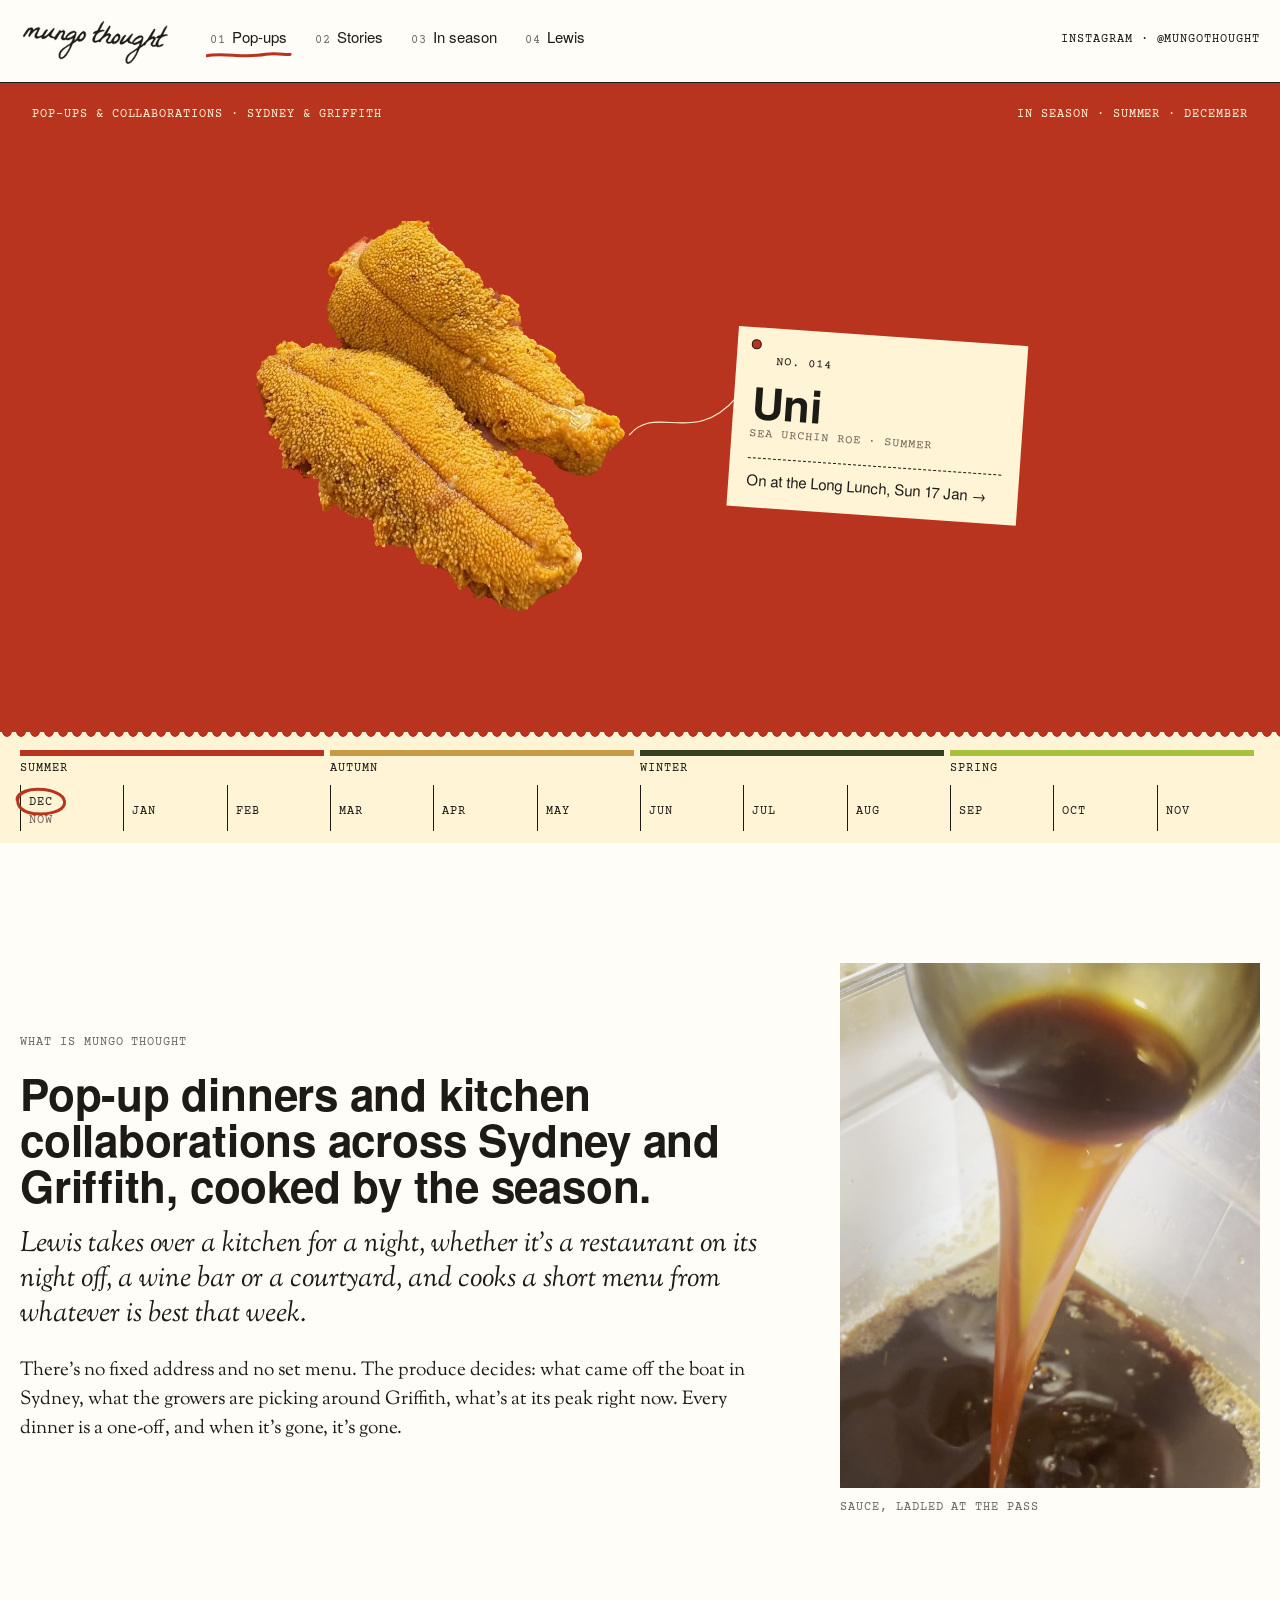
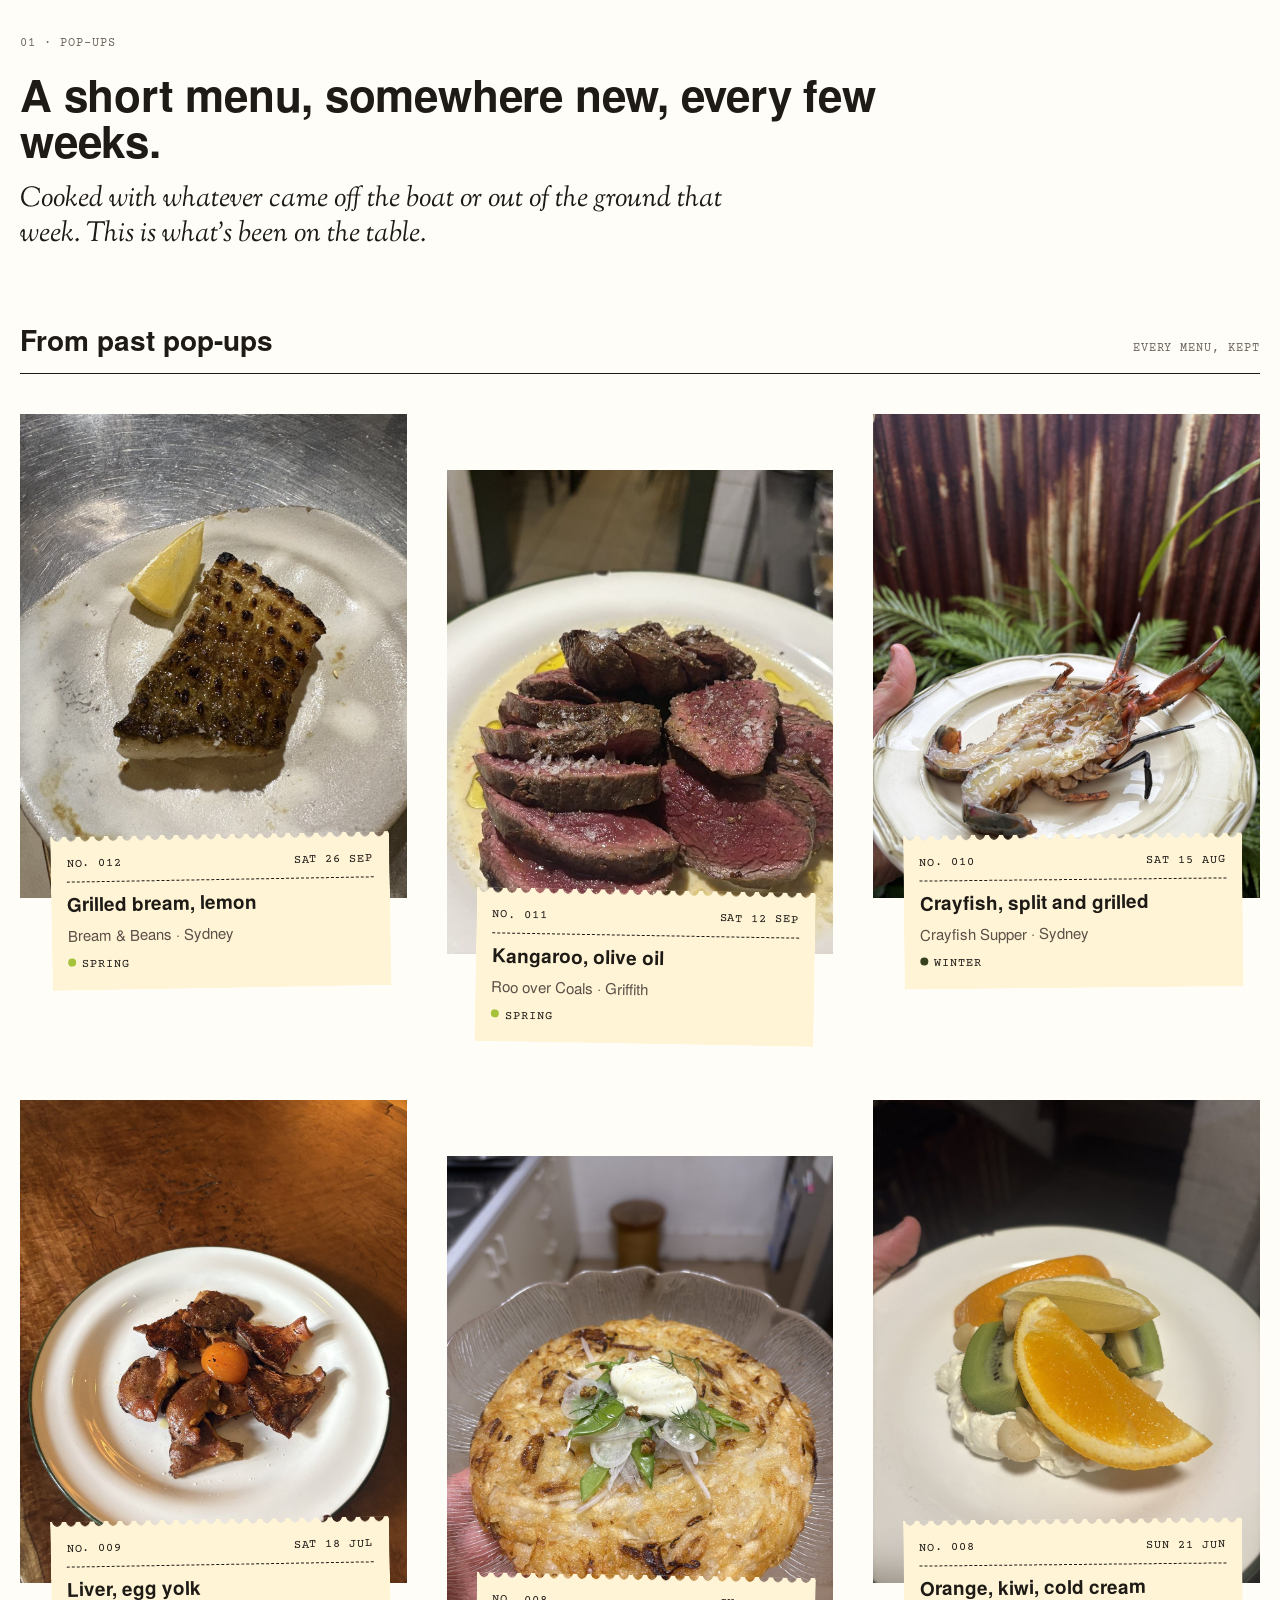
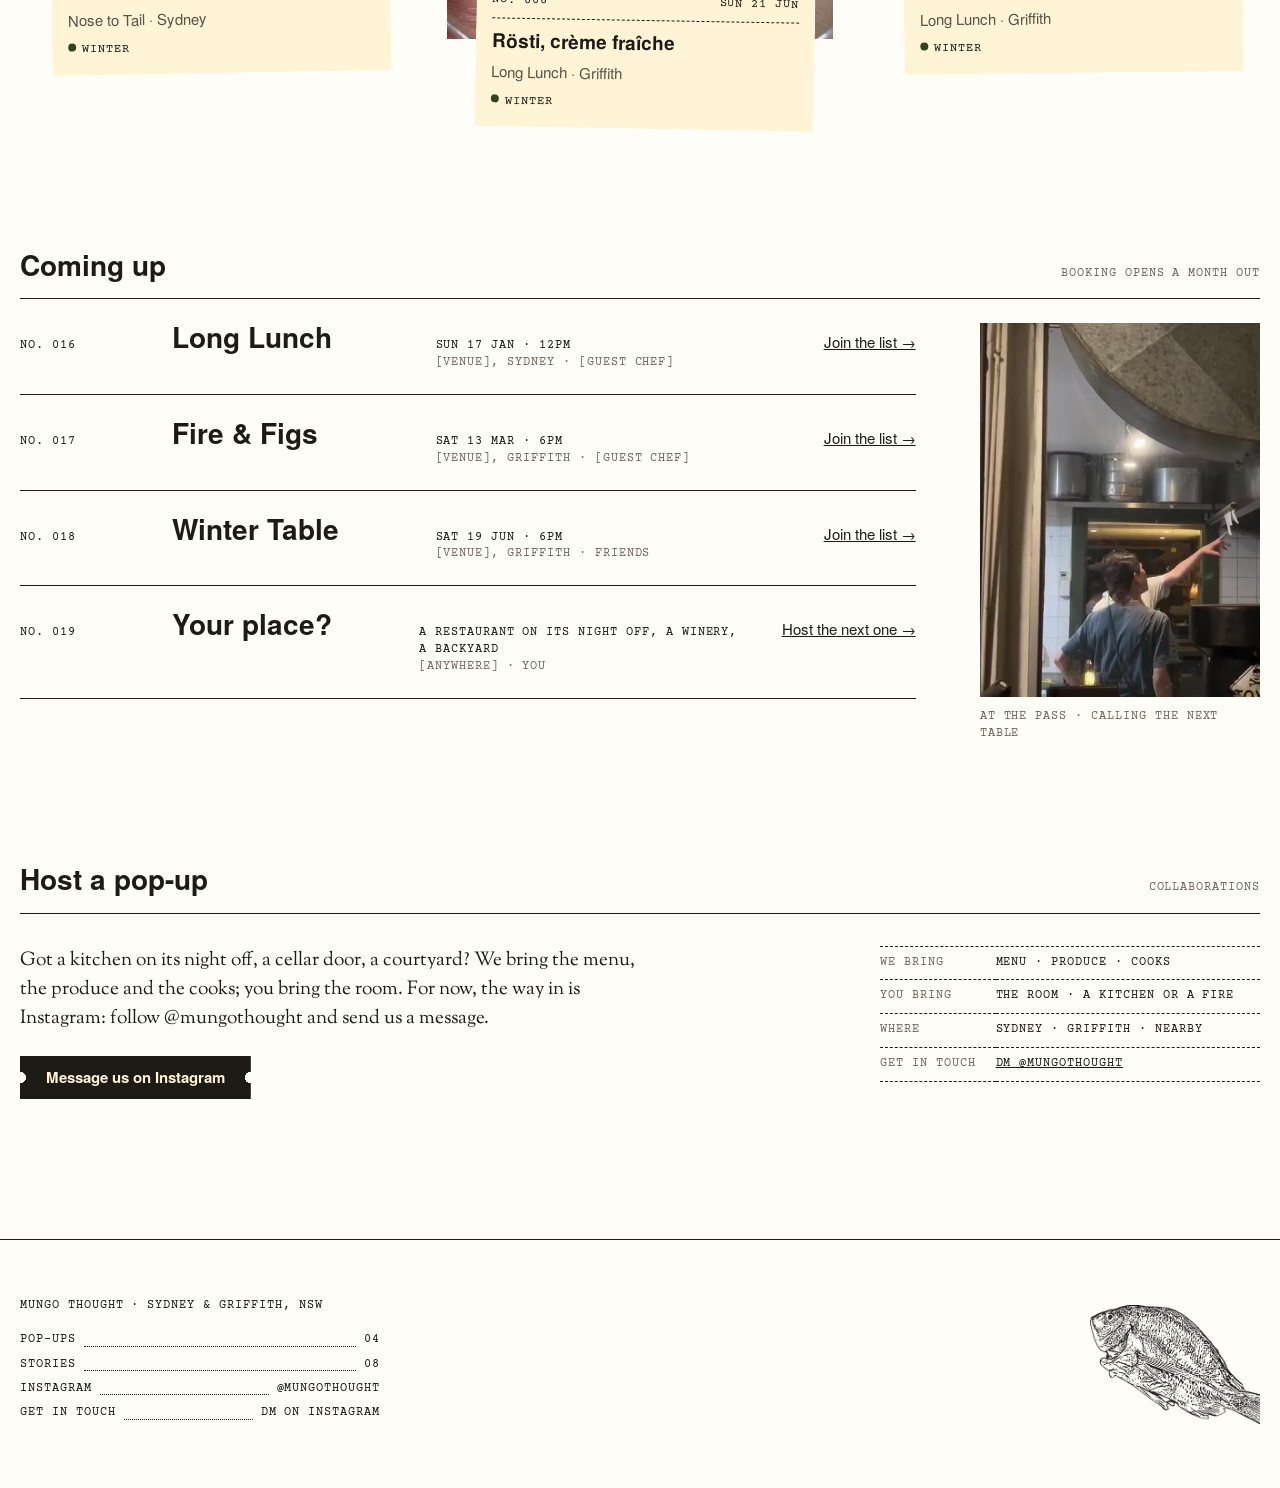
==== commit 68489ce9: "Even season hero, new landing photo, Lewis on film - Every season's cut-out is sized by height (and " ====
--- a/index.html
+++ b/index.html
@@ -31,7 +31,7 @@
 <p style="margin:0;font-family:'Courier Prime', 'Courier New', monospace;font-weight:400;font-size:12px;line-height:1.4;letter-spacing:0.08em;text-transform:uppercase" aria-live="polite">In season · <span data-bind="seasonName">Spring</span> · <span data-bind="monthName">November</span></p>
 </div>
 <div style="flex:1;display:flex;flex-wrap:wrap;align-items:center;justify-content:center;gap:16px 0;padding:40px 20px 64px">
-<div style="display:grid;place-items:center"><img data-season-only="summer" hidden src="/assets/cutouts/uni.webp" alt="Two tongues of sea urchin roe" style="display:block;width:min(460px,84vw);height:auto"><img data-season-only="autumn" hidden src="/assets/cutouts/crayfish.webp" alt="A split crayfish on a white plate" style="display:block;width:min(620px,84vw);height:auto"><img data-season-only="winter" hidden src="/assets/cutouts/chicken.webp" alt="Roast chicken thigh on white beans" style="display:block;width:min(580px,84vw);height:auto"><img data-season-only="spring" src="/assets/cutouts/bream.webp" alt="A whole bream" style="display:block;width:min(640px,84vw);height:auto"></div>
+<div style="display:grid;place-items:center;height:min(400px,56vw)"><img data-season-only="summer" hidden src="/assets/cutouts/uni.webp" alt="Two tongues of sea urchin roe" style="display:block;height:min(400px,56vw);width:auto;max-width:min(100%,84vw);object-fit:contain"><img data-season-only="autumn" hidden src="/assets/cutouts/crayfish.webp" alt="A split crayfish on a white plate" style="display:block;height:min(400px,56vw);width:auto;max-width:min(100%,84vw);object-fit:contain"><img data-season-only="winter" hidden src="/assets/cutouts/chicken.webp" alt="Roast chicken thigh on white beans" style="display:block;height:min(400px,56vw);width:auto;max-width:min(100%,84vw);object-fit:contain"><img data-season-only="spring" src="/assets/cutouts/bream.webp" alt="A whole bream" style="display:block;height:min(400px,56vw);width:auto;max-width:min(100%,84vw);object-fit:contain"></div>
 <div class="tag-wrap" style="display:flex;align-items:center"><svg class="string" aria-hidden="true" viewBox="0 0 120 70" style="width:110px;height:64px;overflow:visible"><path d="M0 56 C 30 20, 70 70, 118 14" fill="none" stroke="currentColor" stroke-width="1.2"></path></svg><div><div data-season-only="summer" hidden style="position:relative;box-sizing:border-box;width:290px;padding:26px 18px 18px;background:#FFF4D6;color:#1E1A16;transform:rotate(4deg);transform-origin:0 0"><span aria-hidden="true" style="position:absolute;left:14px;top:12px;width:10px;height:10px;border-radius:999px;background:var(--ground);box-shadow:inset 0 0 0 1px #1E1A16"></span><div style="padding-left:22px;font-family:'Courier Prime', 'Courier New', monospace;font-weight:400;font-size:12px;line-height:1.4;letter-spacing:0.08em;text-transform:uppercase">No. 014</div><p style="margin:8px 0 2px;font-family:'TeX Gyre Heros', 'Helvetica Neue', Helvetica, Arial, sans-serif;font-weight:700;font-size:44px;line-height:1.05;letter-spacing:-0.005em">Uni</p><div style="font-family:'Courier Prime', 'Courier New', monospace;font-weight:400;font-size:12px;line-height:1.4;letter-spacing:0.08em;text-transform:uppercase;color:#6F675F">Sea urchin roe · summer</div><a href="/#coming-up" style="display:block;margin-top:14px;padding-top:10px;border-top:1px dashed #1E1A16;font-family:'TeX Gyre Heros', 'Helvetica Neue', Helvetica, Arial, sans-serif;font-weight:400;font-size:15px;line-height:1.5;line-height:1.4;color:#1E1A16;text-decoration:none">On at the Long Lunch, Sun 17 Jan →</a></div><div data-season-only="autumn" hidden style="position:relative;box-sizing:border-box;width:290px;padding:26px 18px 18px;background:#FFF4D6;color:#1E1A16;transform:rotate(4deg);transform-origin:0 0"><span aria-hidden="true" style="position:absolute;left:14px;top:12px;width:10px;height:10px;border-radius:999px;background:var(--ground);box-shadow:inset 0 0 0 1px #1E1A16"></span><div style="padding-left:22px;font-family:'Courier Prime', 'Courier New', monospace;font-weight:400;font-size:12px;line-height:1.4;letter-spacing:0.08em;text-transform:uppercase">No. 017</div><p style="margin:8px 0 2px;font-family:'TeX Gyre Heros', 'Helvetica Neue', Helvetica, Arial, sans-serif;font-weight:700;font-size:44px;line-height:1.05;letter-spacing:-0.005em">Crayfish</p><div style="font-family:'Courier Prime', 'Courier New', monospace;font-weight:400;font-size:12px;line-height:1.4;letter-spacing:0.08em;text-transform:uppercase;color:#6F675F">Rock lobster · autumn</div><a href="/#coming-up" style="display:block;margin-top:14px;padding-top:10px;border-top:1px dashed #1E1A16;font-family:'TeX Gyre Heros', 'Helvetica Neue', Helvetica, Arial, sans-serif;font-weight:400;font-size:15px;line-height:1.5;line-height:1.4;color:#1E1A16;text-decoration:none">Split and grilled at Fire &amp; Figs, Sat 13 Mar →</a></div><div data-season-only="winter" hidden style="position:relative;box-sizing:border-box;width:290px;padding:26px 18px 18px;background:#FFF4D6;color:#1E1A16;transform:rotate(4deg);transform-origin:0 0"><span aria-hidden="true" style="position:absolute;left:14px;top:12px;width:10px;height:10px;border-radius:999px;background:var(--ground);box-shadow:inset 0 0 0 1px #1E1A16"></span><div style="padding-left:22px;font-family:'Courier Prime', 'Courier New', monospace;font-weight:400;font-size:12px;line-height:1.4;letter-spacing:0.08em;text-transform:uppercase">No. 019</div><p style="margin:8px 0 2px;font-family:'TeX Gyre Heros', 'Helvetica Neue', Helvetica, Arial, sans-serif;font-weight:700;font-size:44px;line-height:1.05;letter-spacing:-0.005em">Chicken</p><div style="font-family:'Courier Prime', 'Courier New', monospace;font-weight:400;font-size:12px;line-height:1.4;letter-spacing:0.08em;text-transform:uppercase;color:#6F675F">Thigh on white beans · winter</div><a href="/#coming-up" style="display:block;margin-top:14px;padding-top:10px;border-top:1px dashed #1E1A16;font-family:'TeX Gyre Heros', 'Helvetica Neue', Helvetica, Arial, sans-serif;font-weight:400;font-size:15px;line-height:1.5;line-height:1.4;color:#1E1A16;text-decoration:none">Over the beans at Winter Table, Sat 19 Jun →</a></div><div data-season-only="spring" style="position:relative;box-sizing:border-box;width:290px;padding:26px 18px 18px;background:#FFF4D6;color:#1E1A16;transform:rotate(4deg);transform-origin:0 0"><span aria-hidden="true" style="position:absolute;left:14px;top:12px;width:10px;height:10px;border-radius:999px;background:var(--ground);box-shadow:inset 0 0 0 1px #1E1A16"></span><div style="padding-left:22px;font-family:'Courier Prime', 'Courier New', monospace;font-weight:400;font-size:12px;line-height:1.4;letter-spacing:0.08em;text-transform:uppercase">No. 011</div><p style="margin:8px 0 2px;font-family:'TeX Gyre Heros', 'Helvetica Neue', Helvetica, Arial, sans-serif;font-weight:700;font-size:44px;line-height:1.05;letter-spacing:-0.005em">Bream</p><div style="font-family:'Courier Prime', 'Courier New', monospace;font-weight:400;font-size:12px;line-height:1.4;letter-spacing:0.08em;text-transform:uppercase;color:#6F675F">Whole fish · spring</div><a href="/#coming-up" style="display:block;margin-top:14px;padding-top:10px;border-top:1px dashed #1E1A16;font-family:'TeX Gyre Heros', 'Helvetica Neue', Helvetica, Arial, sans-serif;font-weight:400;font-size:15px;line-height:1.5;line-height:1.4;color:#1E1A16;text-decoration:none">Over coals at every spring pop-up →</a></div></div></div>
 </div>
 <div class="ruler" style="overflow-x:auto"><div style="display:grid;grid-template-columns:repeat(12,minmax(0,1fr));min-width:768px;background:#FFF4D6;color:#1E1A16;padding:18px 20px 12px;-webkit-mask:radial-gradient(circle at 7px 0, transparent 4.5px, #000 5px) 0 0 / 14px 100% repeat-x;mask:radial-gradient(circle at 7px 0, transparent 4.5px, #000 5px) 0 0 / 14px 100% repeat-x"><div style="grid-column:span 3;display:flex;flex-direction:column;gap:6px;padding:0 6px 8px 0;font-family:'Courier Prime', 'Courier New', monospace;font-weight:400;font-size:12px;line-height:1.4;letter-spacing:0.08em;text-transform:uppercase;line-height:1.2"><i style="display:block;height:6px;background:#B9341E"></i>Summer</div><div style="grid-column:span 3;display:flex;flex-direction:column;gap:6px;padding:0 6px 8px 0;font-family:'Courier Prime', 'Courier New', monospace;font-weight:400;font-size:12px;line-height:1.4;letter-spacing:0.08em;text-transform:uppercase;line-height:1.2"><i style="display:block;height:6px;background:#C99A45"></i>Autumn</div><div style="grid-column:span 3;display:flex;flex-direction:column;gap:6px;padding:0 6px 8px 0;font-family:'Courier Prime', 'Courier New', monospace;font-weight:400;font-size:12px;line-height:1.4;letter-spacing:0.08em;text-transform:uppercase;line-height:1.2"><i style="display:block;height:6px;background:#36421F"></i>Winter</div><div style="grid-column:span 3;display:flex;flex-direction:column;gap:6px;padding:0 6px 8px 0;font-family:'Courier Prime', 'Courier New', monospace;font-weight:400;font-size:12px;line-height:1.4;letter-spacing:0.08em;text-transform:uppercase;line-height:1.2"><i style="display:block;height:6px;background:#A6C23A"></i>Spring</div><button type="button" class="ruler-month" data-month="Dec" aria-pressed="false" aria-label="December" style="position:relative;border:0;border-left:1px solid #1E1A16;background:none;padding:12px 0 4px 8px;text-align:left;color:#1E1A16;cursor:pointer;font-family:'Courier Prime', 'Courier New', monospace;font-weight:400;font-size:12px;line-height:1.4;letter-spacing:0.08em;text-transform:uppercase;line-height:1">Dec<span class="now" style="margin-top:6px;font-size:12px;letter-spacing:0.08em;color:#6F675F">Now</span><span class="ring"><svg viewBox="0 0 200 70" preserveAspectRatio="none" aria-hidden="true" style="position:absolute;left:-6px;top:2px;width:52px;height:30px;overflow:visible;pointer-events:none"><path d="M8 30 C 6 12, 60 2, 110 6 C 160 10, 196 22, 190 40 C 184 58, 120 66, 70 62 C 30 58, 4 46, 12 26 C 16 18, 30 12, 44 10" fill="none" stroke="#B9341E" stroke-width="3" stroke-linecap="round" vector-effect="non-scaling-stroke"></path></svg></span></button><button type="button" class="ruler-month" data-month="Jan" aria-pressed="false" aria-label="January" style="position:relative;border:0;border-left:1px solid #1E1A16;background:none;padding:12px 0 4px 8px;text-align:left;color:#1E1A16;cursor:pointer;font-family:'Courier Prime', 'Courier New', monospace;font-weight:400;font-size:12px;line-height:1.4;letter-spacing:0.08em;text-transform:uppercase;line-height:1">Jan<span class="now" style="margin-top:6px;font-size:12px;letter-spacing:0.08em;color:#6F675F">Now</span><span class="ring"><svg viewBox="0 0 200 70" preserveAspectRatio="none" aria-hidden="true" style="position:absolute;left:-6px;top:2px;width:52px;height:30px;overflow:visible;pointer-events:none"><path d="M8 30 C 6 12, 60 2, 110 6 C 160 10, 196 22, 190 40 C 184 58, 120 66, 70 62 C 30 58, 4 46, 12 26 C 16 18, 30 12, 44 10" fill="none" stroke="#B9341E" stroke-width="3" stroke-linecap="round" vector-effect="non-scaling-stroke"></path></svg></span></button><button type="button" class="ruler-month" data-month="Feb" aria-pressed="false" aria-label="February" style="position:relative;border:0;border-left:1px solid #1E1A16;background:none;padding:12px 0 4px 8px;text-align:left;color:#1E1A16;cursor:pointer;font-family:'Courier Prime', 'Courier New', monospace;font-weight:400;font-size:12px;line-height:1.4;letter-spacing:0.08em;text-transform:uppercase;line-height:1">Feb<span class="now" style="margin-top:6px;font-size:12px;letter-spacing:0.08em;color:#6F675F">Now</span><span class="ring"><svg viewBox="0 0 200 70" preserveAspectRatio="none" aria-hidden="true" style="position:absolute;left:-6px;top:2px;width:52px;height:30px;overflow:visible;pointer-events:none"><path d="M8 30 C 6 12, 60 2, 110 6 C 160 10, 196 22, 190 40 C 184 58, 120 66, 70 62 C 30 58, 4 46, 12 26 C 16 18, 30 12, 44 10" fill="none" stroke="#B9341E" stroke-width="3" stroke-linecap="round" vector-effect="non-scaling-stroke"></path></svg></span></button><button type="button" class="ruler-month" data-month="Mar" aria-pressed="false" aria-label="March" style="position:relative;border:0;border-left:1px solid #1E1A16;background:none;padding:12px 0 4px 8px;text-align:left;color:#1E1A16;cursor:pointer;font-family:'Courier Prime', 'Courier New', monospace;font-weight:400;font-size:12px;line-height:1.4;letter-spacing:0.08em;text-transform:uppercase;line-height:1">Mar<span class="now" style="margin-top:6px;font-size:12px;letter-spacing:0.08em;color:#6F675F">Now</span><span class="ring"><svg viewBox="0 0 200 70" preserveAspectRatio="none" aria-hidden="true" style="position:absolute;left:-6px;top:2px;width:52px;height:30px;overflow:visible;pointer-events:none"><path d="M8 30 C 6 12, 60 2, 110 6 C 160 10, 196 22, 190 40 C 184 58, 120 66, 70 62 C 30 58, 4 46, 12 26 C 16 18, 30 12, 44 10" fill="none" stroke="#B9341E" stroke-width="3" stroke-linecap="round" vector-effect="non-scaling-stroke"></path></svg></span></button><button type="button" class="ruler-month" data-month="Apr" aria-pressed="false" aria-label="April" style="position:relative;border:0;border-left:1px solid #1E1A16;background:none;padding:12px 0 4px 8px;text-align:left;color:#1E1A16;cursor:pointer;font-family:'Courier Prime', 'Courier New', monospace;font-weight:400;font-size:12px;line-height:1.4;letter-spacing:0.08em;text-transform:uppercase;line-height:1">Apr<span class="now" style="margin-top:6px;font-size:12px;letter-spacing:0.08em;color:#6F675F">Now</span><span class="ring"><svg viewBox="0 0 200 70" preserveAspectRatio="none" aria-hidden="true" style="position:absolute;left:-6px;top:2px;width:52px;height:30px;overflow:visible;pointer-events:none"><path d="M8 30 C 6 12, 60 2, 110 6 C 160 10, 196 22, 190 40 C 184 58, 120 66, 70 62 C 30 58, 4 46, 12 26 C 16 18, 30 12, 44 10" fill="none" stroke="#B9341E" stroke-width="3" stroke-linecap="round" vector-effect="non-scaling-stroke"></path></svg></span></button><button type="button" class="ruler-month" data-month="May" aria-pressed="false" aria-label="May" style="position:relative;border:0;border-left:1px solid #1E1A16;background:none;padding:12px 0 4px 8px;text-align:left;color:#1E1A16;cursor:pointer;font-family:'Courier Prime', 'Courier New', monospace;font-weight:400;font-size:12px;line-height:1.4;letter-spacing:0.08em;text-transform:uppercase;line-height:1">May<span class="now" style="margin-top:6px;font-size:12px;letter-spacing:0.08em;color:#6F675F">Now</span><span class="ring"><svg viewBox="0 0 200 70" preserveAspectRatio="none" aria-hidden="true" style="position:absolute;left:-6px;top:2px;width:52px;height:30px;overflow:visible;pointer-events:none"><path d="M8 30 C 6 12, 60 2, 110 6 C 160 10, 196 22, 190 40 C 184 58, 120 66, 70 62 C 30 58, 4 46, 12 26 C 16 18, 30 12, 44 10" fill="none" stroke="#B9341E" stroke-width="3" stroke-linecap="round" vector-effect="non-scaling-stroke"></path></svg></span></button><button type="button" class="ruler-month" data-month="Jun" aria-pressed="false" aria-label="June" style="position:relative;border:0;border-left:1px solid #1E1A16;background:none;padding:12px 0 4px 8px;text-align:left;color:#1E1A16;cursor:pointer;font-family:'Courier Prime', 'Courier New', monospace;font-weight:400;font-size:12px;line-height:1.4;letter-spacing:0.08em;text-transform:uppercase;line-height:1">Jun<span class="now" style="margin-top:6px;font-size:12px;letter-spacing:0.08em;color:#6F675F">Now</span><span class="ring"><svg viewBox="0 0 200 70" preserveAspectRatio="none" aria-hidden="true" style="position:absolute;left:-6px;top:2px;width:52px;height:30px;overflow:visible;pointer-events:none"><path d="M8 30 C 6 12, 60 2, 110 6 C 160 10, 196 22, 190 40 C 184 58, 120 66, 70 62 C 30 58, 4 46, 12 26 C 16 18, 30 12, 44 10" fill="none" stroke="#B9341E" stroke-width="3" stroke-linecap="round" vector-effect="non-scaling-stroke"></path></svg></span></button><button type="button" class="ruler-month" data-month="Jul" aria-pressed="false" aria-label="July" style="position:relative;border:0;border-left:1px solid #1E1A16;background:none;padding:12px 0 4px 8px;text-align:left;color:#1E1A16;cursor:pointer;font-family:'Courier Prime', 'Courier New', monospace;font-weight:400;font-size:12px;line-height:1.4;letter-spacing:0.08em;text-transform:uppercase;line-height:1">Jul<span class="now" style="margin-top:6px;font-size:12px;letter-spacing:0.08em;color:#6F675F">Now</span><span class="ring"><svg viewBox="0 0 200 70" preserveAspectRatio="none" aria-hidden="true" style="position:absolute;left:-6px;top:2px;width:52px;height:30px;overflow:visible;pointer-events:none"><path d="M8 30 C 6 12, 60 2, 110 6 C 160 10, 196 22, 190 40 C 184 58, 120 66, 70 62 C 30 58, 4 46, 12 26 C 16 18, 30 12, 44 10" fill="none" stroke="#B9341E" stroke-width="3" stroke-linecap="round" vector-effect="non-scaling-stroke"></path></svg></span></button><button type="button" class="ruler-month" data-month="Aug" aria-pressed="false" aria-label="August" style="position:relative;border:0;border-left:1px solid #1E1A16;background:none;padding:12px 0 4px 8px;text-align:left;color:#1E1A16;cursor:pointer;font-family:'Courier Prime', 'Courier New', monospace;font-weight:400;font-size:12px;line-height:1.4;letter-spacing:0.08em;text-transform:uppercase;line-height:1">Aug<span class="now" style="margin-top:6px;font-size:12px;letter-spacing:0.08em;color:#6F675F">Now</span><span class="ring"><svg viewBox="0 0 200 70" preserveAspectRatio="none" aria-hidden="true" style="position:absolute;left:-6px;top:2px;width:52px;height:30px;overflow:visible;pointer-events:none"><path d="M8 30 C 6 12, 60 2, 110 6 C 160 10, 196 22, 190 40 C 184 58, 120 66, 70 62 C 30 58, 4 46, 12 26 C 16 18, 30 12, 44 10" fill="none" stroke="#B9341E" stroke-width="3" stroke-linecap="round" vector-effect="non-scaling-stroke"></path></svg></span></button><button type="button" class="ruler-month" data-month="Sep" aria-pressed="false" aria-label="September" style="position:relative;border:0;border-left:1px solid #1E1A16;background:none;padding:12px 0 4px 8px;text-align:left;color:#1E1A16;cursor:pointer;font-family:'Courier Prime', 'Courier New', monospace;font-weight:400;font-size:12px;line-height:1.4;letter-spacing:0.08em;text-transform:uppercase;line-height:1">Sep<span class="now" style="margin-top:6px;font-size:12px;letter-spacing:0.08em;color:#6F675F">Now</span><span class="ring"><svg viewBox="0 0 200 70" preserveAspectRatio="none" aria-hidden="true" style="position:absolute;left:-6px;top:2px;width:52px;height:30px;overflow:visible;pointer-events:none"><path d="M8 30 C 6 12, 60 2, 110 6 C 160 10, 196 22, 190 40 C 184 58, 120 66, 70 62 C 30 58, 4 46, 12 26 C 16 18, 30 12, 44 10" fill="none" stroke="#B9341E" stroke-width="3" stroke-linecap="round" vector-effect="non-scaling-stroke"></path></svg></span></button><button type="button" class="ruler-month" data-month="Oct" aria-pressed="false" aria-label="October" style="position:relative;border:0;border-left:1px solid #1E1A16;background:none;padding:12px 0 4px 8px;text-align:left;color:#1E1A16;cursor:pointer;font-family:'Courier Prime', 'Courier New', monospace;font-weight:400;font-size:12px;line-height:1.4;letter-spacing:0.08em;text-transform:uppercase;line-height:1">Oct<span class="now" style="margin-top:6px;font-size:12px;letter-spacing:0.08em;color:#6F675F">Now</span><span class="ring"><svg viewBox="0 0 200 70" preserveAspectRatio="none" aria-hidden="true" style="position:absolute;left:-6px;top:2px;width:52px;height:30px;overflow:visible;pointer-events:none"><path d="M8 30 C 6 12, 60 2, 110 6 C 160 10, 196 22, 190 40 C 184 58, 120 66, 70 62 C 30 58, 4 46, 12 26 C 16 18, 30 12, 44 10" fill="none" stroke="#B9341E" stroke-width="3" stroke-linecap="round" vector-effect="non-scaling-stroke"></path></svg></span></button><button type="button" class="ruler-month" data-month="Nov" aria-pressed="true" aria-label="November" style="position:relative;border:0;border-left:1px solid #1E1A16;background:none;padding:12px 0 4px 8px;text-align:left;color:#1E1A16;cursor:pointer;font-family:'Courier Prime', 'Courier New', monospace;font-weight:400;font-size:12px;line-height:1.4;letter-spacing:0.08em;text-transform:uppercase;line-height:1">Nov<span class="now" style="margin-top:6px;font-size:12px;letter-spacing:0.08em;color:#6F675F">Now</span><span class="ring"><svg viewBox="0 0 200 70" preserveAspectRatio="none" aria-hidden="true" style="position:absolute;left:-6px;top:2px;width:52px;height:30px;overflow:visible;pointer-events:none"><path d="M8 30 C 6 12, 60 2, 110 6 C 160 10, 196 22, 190 40 C 184 58, 120 66, 70 62 C 30 58, 4 46, 12 26 C 16 18, 30 12, 44 10" fill="none" stroke="#B9341E" stroke-width="3" stroke-linecap="round" vector-effect="non-scaling-stroke"></path></svg></span></button></div></div>
@@ -40,7 +40,7 @@
 <div style="display:flex;flex-direction:column;gap:18px;max-width:900px;scroll-margin-top:96px"><p style="margin:0;font-family:'Courier Prime', 'Courier New', monospace;font-weight:400;font-size:12px;line-height:1.4;letter-spacing:0.08em;text-transform:uppercase;color:#6F675F">What is Mungo Thought</p><h2 style="margin:0;font-family:'TeX Gyre Heros', 'Helvetica Neue', Helvetica, Arial, sans-serif;font-weight:700;font-size:44px;line-height:1.05;letter-spacing:-0.005em">Pop-up dinners and kitchen collaborations across Sydney and Griffith, cooked by the season.</h2><p style="margin:0;max-width:760px;font-family:'Sorts Mill Goudy', Georgia, serif;font-style:italic;font-weight:400;font-size:28px;line-height:1.25">Lewis takes over a kitchen for a night, whether it's a restaurant on its night off, a wine bar or a courtyard, and cooks a short menu from whatever is best that week.</p></div>
 <p style="margin:0;max-width:760px;font-family:'Sorts Mill Goudy', Georgia, serif;font-weight:400;font-size:19px;line-height:1.55">There's no fixed address and no set menu. The produce decides: what came off the boat in Sydney, what the growers are picking around Griffith, what's at its peak right now. Every dinner is a one-off, and when it's gone, it's gone.</p>
 </div>
-<figure style="flex:0 1 420px;min-width:0;margin:0"><img src="/assets/photos/bream-in-hand.jpg" alt="A whole bream held up in one hand" loading="lazy" style="display:block;width:100%;aspect-ratio:4 / 5;object-fit:cover"><figcaption style="margin-top:12px;font-family:'Courier Prime', 'Courier New', monospace;font-weight:400;font-size:12px;line-height:1.4;letter-spacing:0.08em;text-transform:uppercase;color:#6F675F">Bream, straight off the boat</figcaption></figure>
+<figure style="flex:0 1 420px;min-width:0;margin:0"><img src="/assets/photos/sauce-ladle.jpg" alt="A ladle pouring dark, glossy sauce in a long ribbon into a tub" loading="lazy" style="display:block;width:100%;aspect-ratio:4 / 5;object-fit:cover"><figcaption style="margin-top:12px;font-family:'Courier Prime', 'Courier New', monospace;font-weight:400;font-size:12px;line-height:1.4;letter-spacing:0.08em;text-transform:uppercase;color:#6F675F">Sauce, ladled at the pass</figcaption></figure>
 </section><section style="padding:120px 20px 0">
 <div id="popups" style="display:flex;flex-direction:column;gap:18px;max-width:900px;scroll-margin-top:96px"><p style="margin:0;font-family:'Courier Prime', 'Courier New', monospace;font-weight:400;font-size:12px;line-height:1.4;letter-spacing:0.08em;text-transform:uppercase;color:#6F675F">01 · Pop-ups</p><h2 style="margin:0;font-family:'TeX Gyre Heros', 'Helvetica Neue', Helvetica, Arial, sans-serif;font-weight:700;font-size:44px;line-height:1.05;letter-spacing:-0.005em">A short menu, somewhere new, every few weeks.</h2><p style="margin:0;max-width:760px;font-family:'Sorts Mill Goudy', Georgia, serif;font-style:italic;font-weight:400;font-size:28px;line-height:1.25">Cooked with whatever came off the boat or out of the ground that week. This is what's been on the table.</p></div>
 <div style="padding-top:72px"><div style="display:flex;flex-wrap:wrap;align-items:baseline;justify-content:space-between;gap:8px 24px;padding:0 0 16px;border-bottom:1px solid #1E1A16"><h2 style="margin:0;font-family:'TeX Gyre Heros', 'Helvetica Neue', Helvetica, Arial, sans-serif;font-weight:700;font-size:28px;line-height:1.15;color:#1E1A16">From past pop-ups</h2><span style="font-family:'Courier Prime', 'Courier New', monospace;font-weight:400;font-size:12px;line-height:1.4;letter-spacing:0.08em;text-transform:uppercase;color:#6F675F">Every menu, kept</span></div></div>
--- a/assets/css/site.css
+++ b/assets/css/site.css
@@ -35,6 +35,17 @@
 .tab .u { display: none; }
 .tab[aria-pressed="true"] .u { display: block; }
 
+/* In season band: cut-out and tag stay on one line on wide screens, so every season is the same height */
+@media (min-width: 761px) {
+  .band-art { flex-wrap: nowrap !important; min-width: 0; }
+  .band-art > :first-child { flex: 1 1 auto; min-width: 0; }
+  .band-art > :last-child { flex: 0 0 auto; }
+}
+
+/* In season band: same height whatever the season */
+@media (max-width: 1100px) { .season-band { min-height: 640px !important; } }
+@media (max-width: 760px) { .season-band { min-height: 740px !important; } }
+
 /* pinboard stagger only where there are three columns */
 @media (min-width: 1000px) { .drop { --drop: 56px; } }
 
@@ -46,6 +57,8 @@
   .mt-row { grid-template-columns: 1fr !important; gap: 6px !important; }
   .mt-pin { position: static !important; margin: -36px 0 0 18px; }
   .tag-wrap .string { display: none; }
+  .film-row { flex-direction: column !important; }
+  .film-row > figure { flex: none !important; width: 100%; }
   .site-header { gap: 4px 20px !important; padding: 10px 16px !important; }
   .site-header img { width: 120px !important; }
   .site-header .ig-link { display: none; }
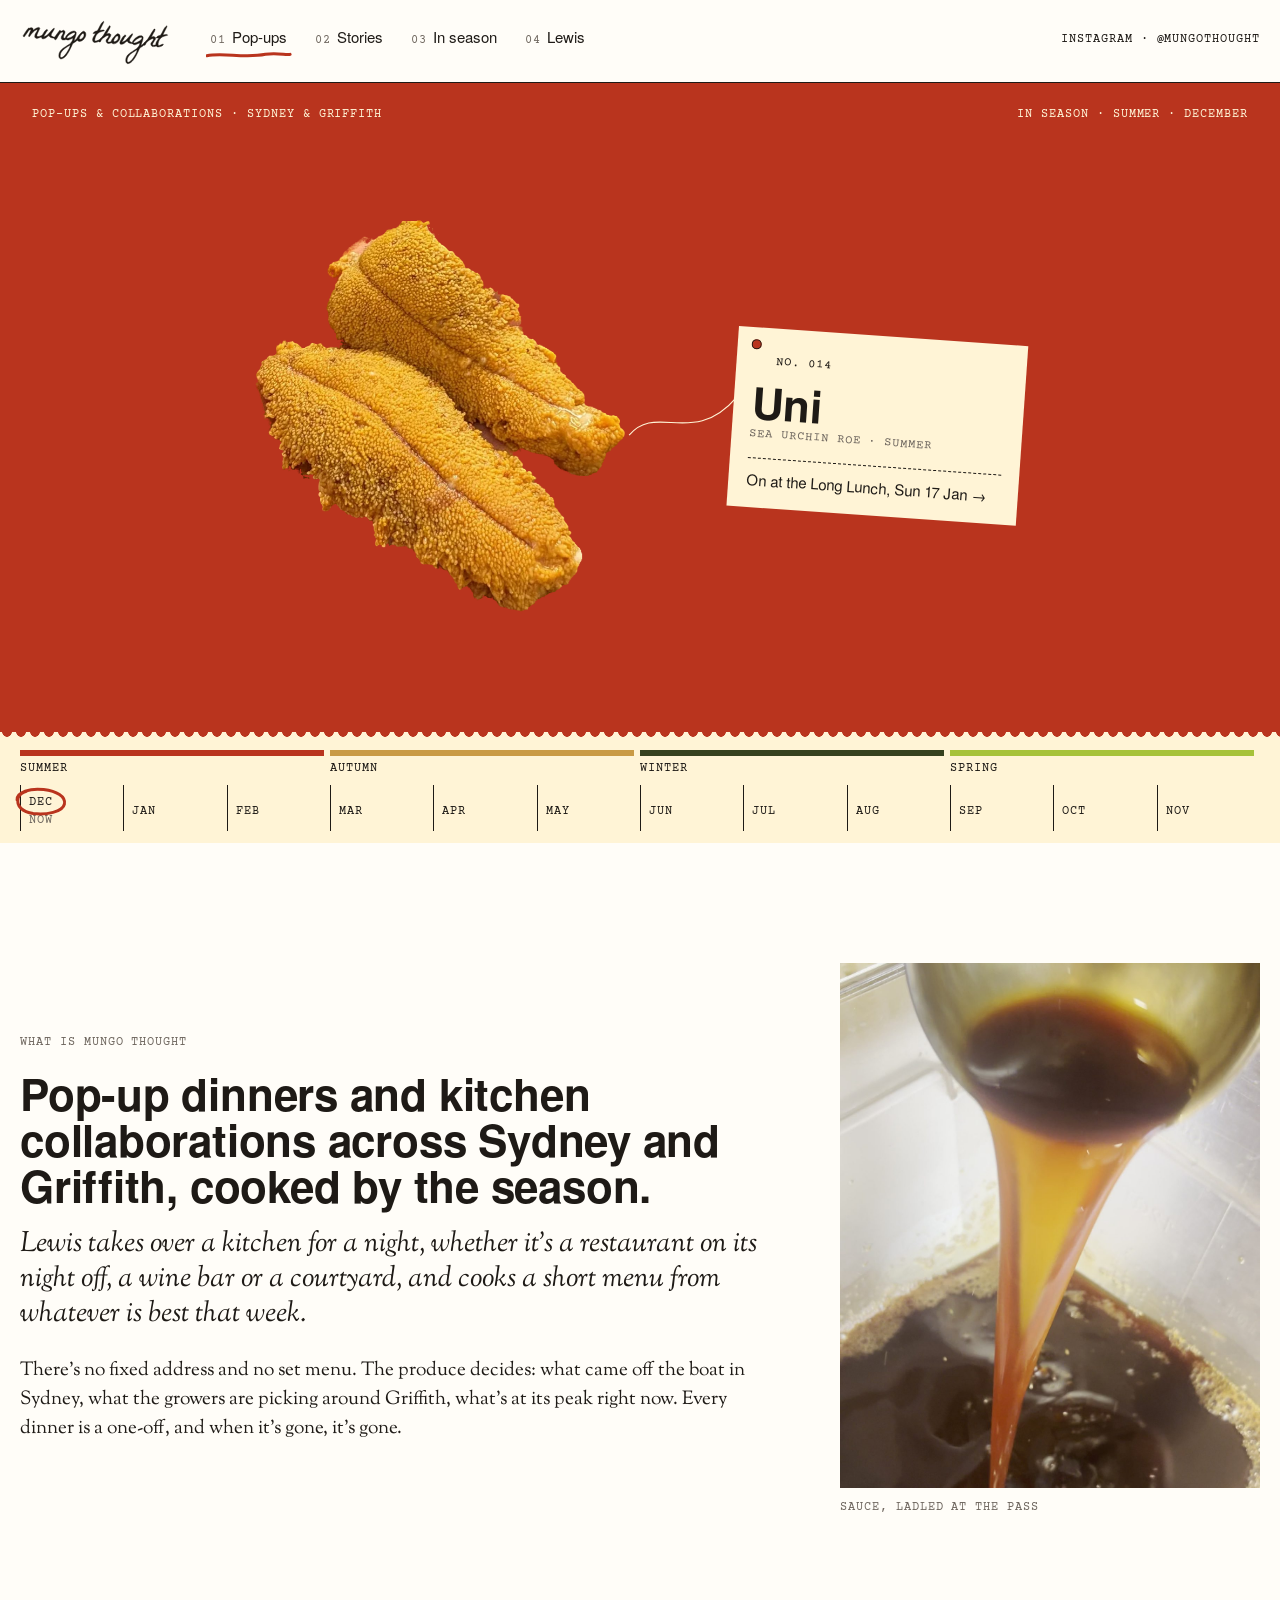
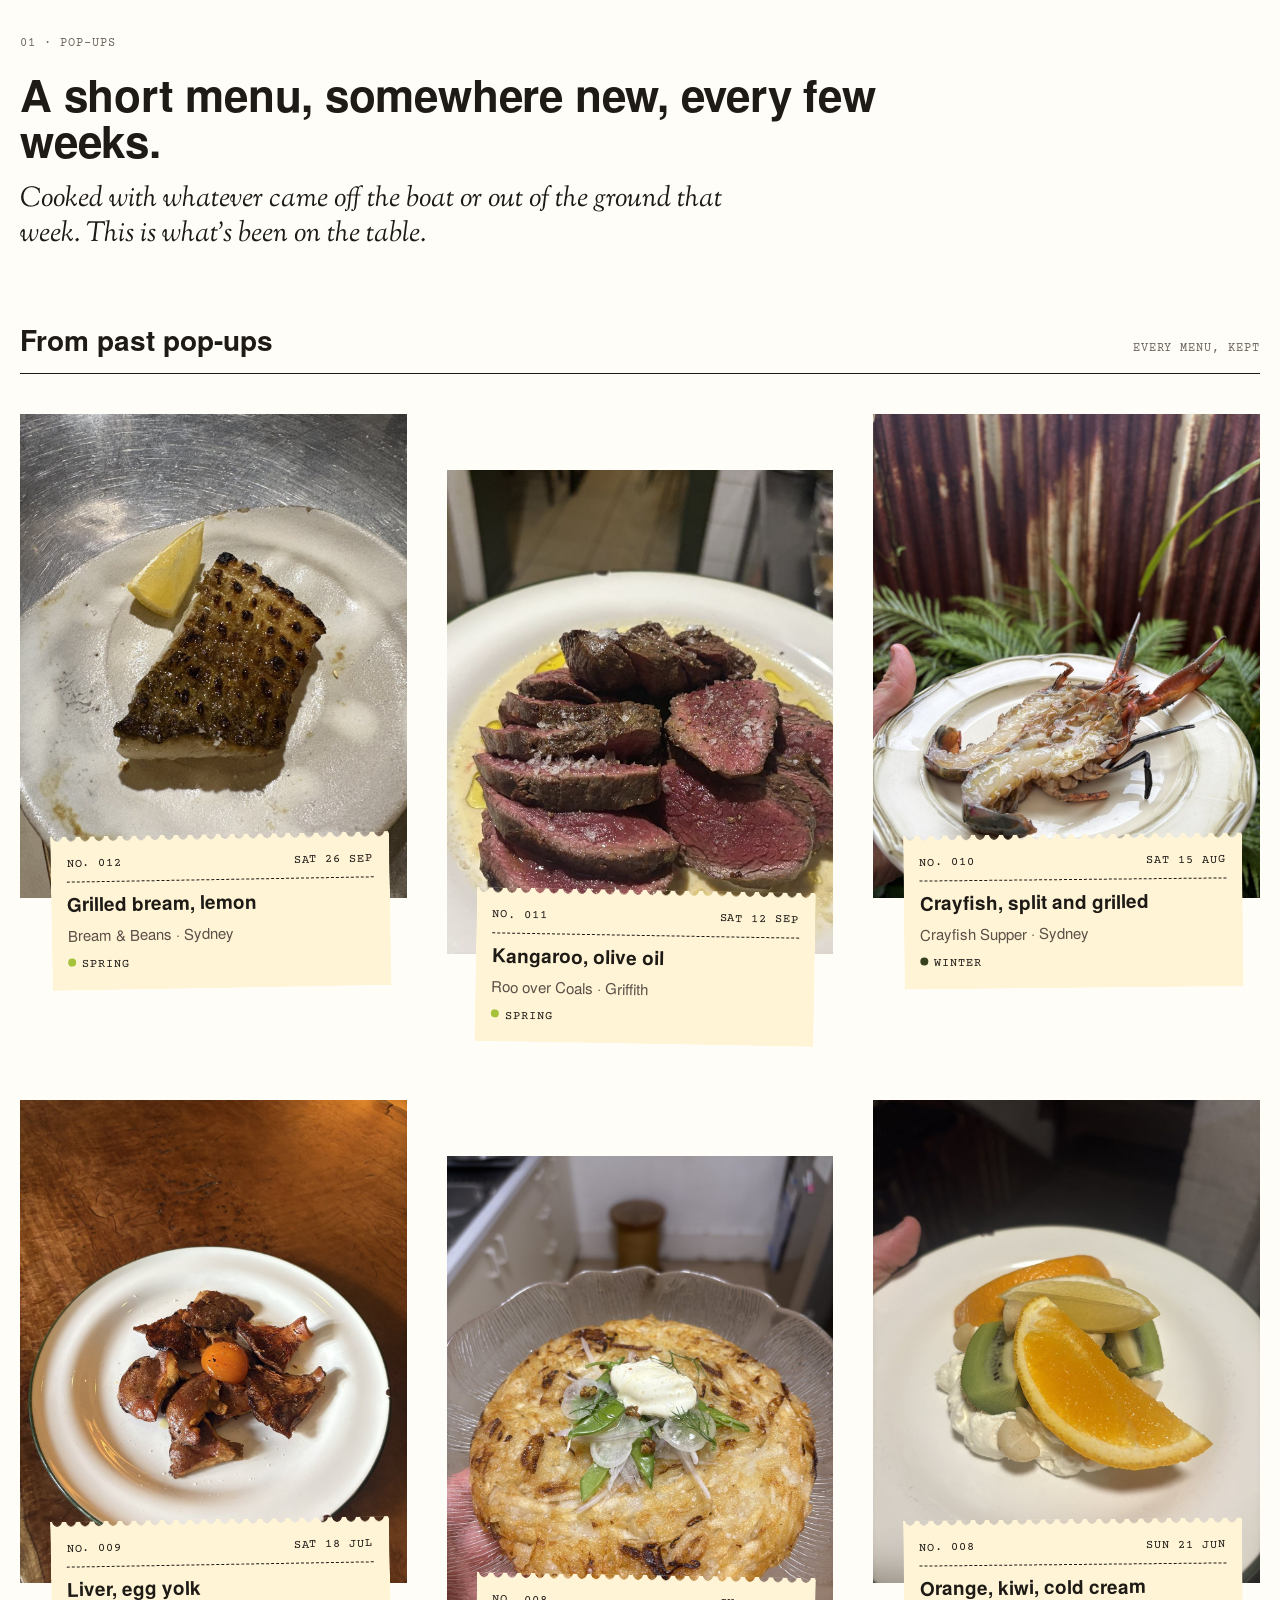
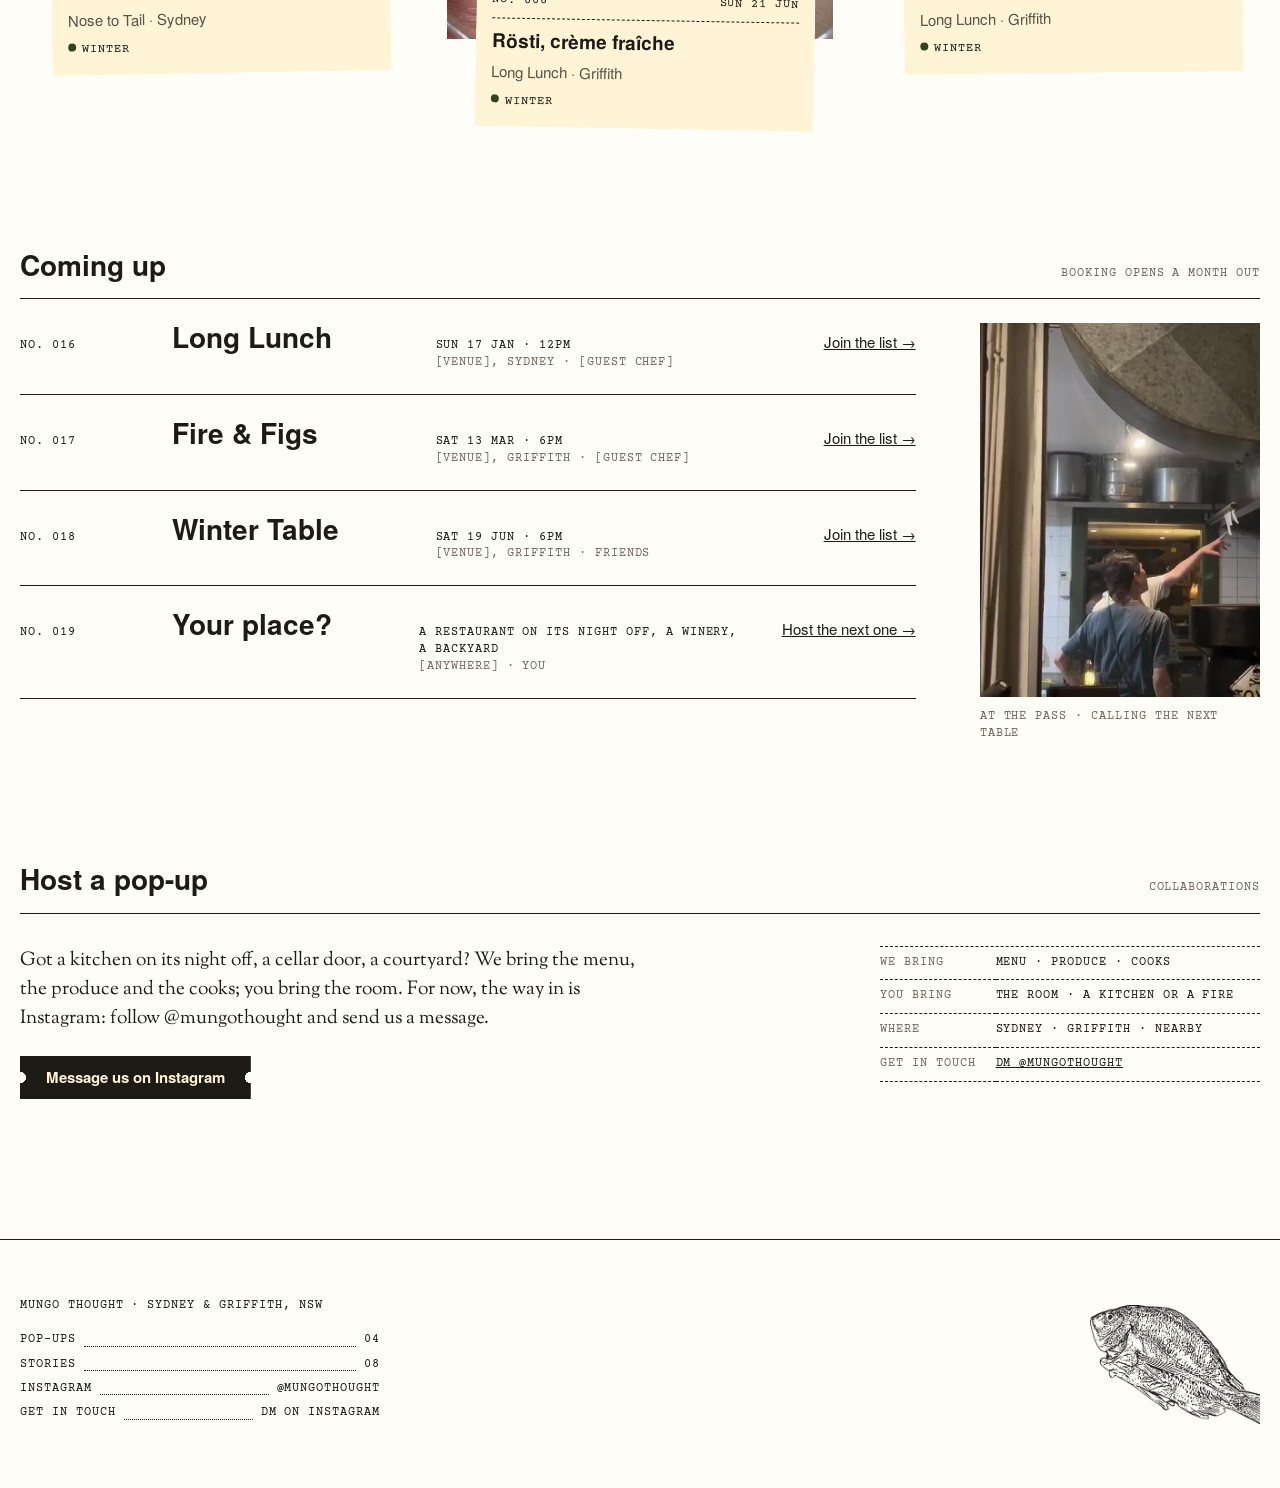
==== commit f13846d5: "Hero: a jiggle for each ingredient Each season's cut-out has its own short loop, then rests: the uni" ====
--- a/index.html
+++ b/index.html
@@ -31,7 +31,7 @@
 <p style="margin:0;font-family:'Courier Prime', 'Courier New', monospace;font-weight:400;font-size:12px;line-height:1.4;letter-spacing:0.08em;text-transform:uppercase" aria-live="polite">In season · <span data-bind="seasonName">Spring</span> · <span data-bind="monthName">November</span></p>
 </div>
 <div style="flex:1;display:flex;flex-wrap:wrap;align-items:center;justify-content:center;gap:16px 0;padding:40px 20px 64px">
-<div style="display:grid;place-items:center;height:min(400px,56vw)"><img data-season-only="summer" hidden src="/assets/cutouts/uni.webp" alt="Two tongues of sea urchin roe" style="display:block;height:min(400px,56vw);width:auto;max-width:min(100%,84vw);object-fit:contain"><img data-season-only="autumn" hidden src="/assets/cutouts/crayfish.webp" alt="A split crayfish on a white plate" style="display:block;height:min(400px,56vw);width:auto;max-width:min(100%,84vw);object-fit:contain"><img data-season-only="winter" hidden src="/assets/cutouts/chicken.webp" alt="Roast chicken thigh on white beans" style="display:block;height:min(400px,56vw);width:auto;max-width:min(100%,84vw);object-fit:contain"><img data-season-only="spring" src="/assets/cutouts/bream.webp" alt="A whole bream" style="display:block;height:min(400px,56vw);width:auto;max-width:min(100%,84vw);object-fit:contain"></div>
+<div style="display:grid;place-items:center;height:min(400px,56vw)"><img data-season-only="summer" hidden src="/assets/cutouts/uni.webp" alt="Two tongues of sea urchin roe" class="jig jig-uni" style="display:block;height:min(400px,56vw);width:auto;max-width:min(100%,84vw);object-fit:contain"><img data-season-only="autumn" hidden src="/assets/cutouts/crayfish.webp" alt="A split crayfish on a white plate" class="jig jig-crayfish" style="display:block;height:min(400px,56vw);width:auto;max-width:min(100%,84vw);object-fit:contain"><img data-season-only="winter" hidden src="/assets/cutouts/chicken.webp" alt="Roast chicken thigh on white beans" class="jig jig-chicken" style="display:block;height:min(400px,56vw);width:auto;max-width:min(100%,84vw);object-fit:contain"><img data-season-only="spring" src="/assets/cutouts/bream.webp" alt="A whole bream" class="jig jig-bream" style="display:block;height:min(400px,56vw);width:auto;max-width:min(100%,84vw);object-fit:contain"></div>
 <div class="tag-wrap" style="display:flex;align-items:center"><svg class="string" aria-hidden="true" viewBox="0 0 120 70" style="width:110px;height:64px;overflow:visible"><path d="M0 56 C 30 20, 70 70, 118 14" fill="none" stroke="currentColor" stroke-width="1.2"></path></svg><div><div data-season-only="summer" hidden style="position:relative;box-sizing:border-box;width:290px;padding:26px 18px 18px;background:#FFF4D6;color:#1E1A16;transform:rotate(4deg);transform-origin:0 0"><span aria-hidden="true" style="position:absolute;left:14px;top:12px;width:10px;height:10px;border-radius:999px;background:var(--ground);box-shadow:inset 0 0 0 1px #1E1A16"></span><div style="padding-left:22px;font-family:'Courier Prime', 'Courier New', monospace;font-weight:400;font-size:12px;line-height:1.4;letter-spacing:0.08em;text-transform:uppercase">No. 014</div><p style="margin:8px 0 2px;font-family:'TeX Gyre Heros', 'Helvetica Neue', Helvetica, Arial, sans-serif;font-weight:700;font-size:44px;line-height:1.05;letter-spacing:-0.005em">Uni</p><div style="font-family:'Courier Prime', 'Courier New', monospace;font-weight:400;font-size:12px;line-height:1.4;letter-spacing:0.08em;text-transform:uppercase;color:#6F675F">Sea urchin roe · summer</div><a href="/#coming-up" style="display:block;margin-top:14px;padding-top:10px;border-top:1px dashed #1E1A16;font-family:'TeX Gyre Heros', 'Helvetica Neue', Helvetica, Arial, sans-serif;font-weight:400;font-size:15px;line-height:1.5;line-height:1.4;color:#1E1A16;text-decoration:none">On at the Long Lunch, Sun 17 Jan →</a></div><div data-season-only="autumn" hidden style="position:relative;box-sizing:border-box;width:290px;padding:26px 18px 18px;background:#FFF4D6;color:#1E1A16;transform:rotate(4deg);transform-origin:0 0"><span aria-hidden="true" style="position:absolute;left:14px;top:12px;width:10px;height:10px;border-radius:999px;background:var(--ground);box-shadow:inset 0 0 0 1px #1E1A16"></span><div style="padding-left:22px;font-family:'Courier Prime', 'Courier New', monospace;font-weight:400;font-size:12px;line-height:1.4;letter-spacing:0.08em;text-transform:uppercase">No. 017</div><p style="margin:8px 0 2px;font-family:'TeX Gyre Heros', 'Helvetica Neue', Helvetica, Arial, sans-serif;font-weight:700;font-size:44px;line-height:1.05;letter-spacing:-0.005em">Crayfish</p><div style="font-family:'Courier Prime', 'Courier New', monospace;font-weight:400;font-size:12px;line-height:1.4;letter-spacing:0.08em;text-transform:uppercase;color:#6F675F">Rock lobster · autumn</div><a href="/#coming-up" style="display:block;margin-top:14px;padding-top:10px;border-top:1px dashed #1E1A16;font-family:'TeX Gyre Heros', 'Helvetica Neue', Helvetica, Arial, sans-serif;font-weight:400;font-size:15px;line-height:1.5;line-height:1.4;color:#1E1A16;text-decoration:none">Split and grilled at Fire &amp; Figs, Sat 13 Mar →</a></div><div data-season-only="winter" hidden style="position:relative;box-sizing:border-box;width:290px;padding:26px 18px 18px;background:#FFF4D6;color:#1E1A16;transform:rotate(4deg);transform-origin:0 0"><span aria-hidden="true" style="position:absolute;left:14px;top:12px;width:10px;height:10px;border-radius:999px;background:var(--ground);box-shadow:inset 0 0 0 1px #1E1A16"></span><div style="padding-left:22px;font-family:'Courier Prime', 'Courier New', monospace;font-weight:400;font-size:12px;line-height:1.4;letter-spacing:0.08em;text-transform:uppercase">No. 019</div><p style="margin:8px 0 2px;font-family:'TeX Gyre Heros', 'Helvetica Neue', Helvetica, Arial, sans-serif;font-weight:700;font-size:44px;line-height:1.05;letter-spacing:-0.005em">Chicken</p><div style="font-family:'Courier Prime', 'Courier New', monospace;font-weight:400;font-size:12px;line-height:1.4;letter-spacing:0.08em;text-transform:uppercase;color:#6F675F">Thigh on white beans · winter</div><a href="/#coming-up" style="display:block;margin-top:14px;padding-top:10px;border-top:1px dashed #1E1A16;font-family:'TeX Gyre Heros', 'Helvetica Neue', Helvetica, Arial, sans-serif;font-weight:400;font-size:15px;line-height:1.5;line-height:1.4;color:#1E1A16;text-decoration:none">Over the beans at Winter Table, Sat 19 Jun →</a></div><div data-season-only="spring" style="position:relative;box-sizing:border-box;width:290px;padding:26px 18px 18px;background:#FFF4D6;color:#1E1A16;transform:rotate(4deg);transform-origin:0 0"><span aria-hidden="true" style="position:absolute;left:14px;top:12px;width:10px;height:10px;border-radius:999px;background:var(--ground);box-shadow:inset 0 0 0 1px #1E1A16"></span><div style="padding-left:22px;font-family:'Courier Prime', 'Courier New', monospace;font-weight:400;font-size:12px;line-height:1.4;letter-spacing:0.08em;text-transform:uppercase">No. 011</div><p style="margin:8px 0 2px;font-family:'TeX Gyre Heros', 'Helvetica Neue', Helvetica, Arial, sans-serif;font-weight:700;font-size:44px;line-height:1.05;letter-spacing:-0.005em">Bream</p><div style="font-family:'Courier Prime', 'Courier New', monospace;font-weight:400;font-size:12px;line-height:1.4;letter-spacing:0.08em;text-transform:uppercase;color:#6F675F">Whole fish · spring</div><a href="/#coming-up" style="display:block;margin-top:14px;padding-top:10px;border-top:1px dashed #1E1A16;font-family:'TeX Gyre Heros', 'Helvetica Neue', Helvetica, Arial, sans-serif;font-weight:400;font-size:15px;line-height:1.5;line-height:1.4;color:#1E1A16;text-decoration:none">Over coals at every spring pop-up →</a></div></div></div>
 </div>
 <div class="ruler" style="overflow-x:auto"><div style="display:grid;grid-template-columns:repeat(12,minmax(0,1fr));min-width:768px;background:#FFF4D6;color:#1E1A16;padding:18px 20px 12px;-webkit-mask:radial-gradient(circle at 7px 0, transparent 4.5px, #000 5px) 0 0 / 14px 100% repeat-x;mask:radial-gradient(circle at 7px 0, transparent 4.5px, #000 5px) 0 0 / 14px 100% repeat-x"><div style="grid-column:span 3;display:flex;flex-direction:column;gap:6px;padding:0 6px 8px 0;font-family:'Courier Prime', 'Courier New', monospace;font-weight:400;font-size:12px;line-height:1.4;letter-spacing:0.08em;text-transform:uppercase;line-height:1.2"><i style="display:block;height:6px;background:#B9341E"></i>Summer</div><div style="grid-column:span 3;display:flex;flex-direction:column;gap:6px;padding:0 6px 8px 0;font-family:'Courier Prime', 'Courier New', monospace;font-weight:400;font-size:12px;line-height:1.4;letter-spacing:0.08em;text-transform:uppercase;line-height:1.2"><i style="display:block;height:6px;background:#C99A45"></i>Autumn</div><div style="grid-column:span 3;display:flex;flex-direction:column;gap:6px;padding:0 6px 8px 0;font-family:'Courier Prime', 'Courier New', monospace;font-weight:400;font-size:12px;line-height:1.4;letter-spacing:0.08em;text-transform:uppercase;line-height:1.2"><i style="display:block;height:6px;background:#36421F"></i>Winter</div><div style="grid-column:span 3;display:flex;flex-direction:column;gap:6px;padding:0 6px 8px 0;font-family:'Courier Prime', 'Courier New', monospace;font-weight:400;font-size:12px;line-height:1.4;letter-spacing:0.08em;text-transform:uppercase;line-height:1.2"><i style="display:block;height:6px;background:#A6C23A"></i>Spring</div><button type="button" class="ruler-month" data-month="Dec" aria-pressed="false" aria-label="December" style="position:relative;border:0;border-left:1px solid #1E1A16;background:none;padding:12px 0 4px 8px;text-align:left;color:#1E1A16;cursor:pointer;font-family:'Courier Prime', 'Courier New', monospace;font-weight:400;font-size:12px;line-height:1.4;letter-spacing:0.08em;text-transform:uppercase;line-height:1">Dec<span class="now" style="margin-top:6px;font-size:12px;letter-spacing:0.08em;color:#6F675F">Now</span><span class="ring"><svg viewBox="0 0 200 70" preserveAspectRatio="none" aria-hidden="true" style="position:absolute;left:-6px;top:2px;width:52px;height:30px;overflow:visible;pointer-events:none"><path d="M8 30 C 6 12, 60 2, 110 6 C 160 10, 196 22, 190 40 C 184 58, 120 66, 70 62 C 30 58, 4 46, 12 26 C 16 18, 30 12, 44 10" fill="none" stroke="#B9341E" stroke-width="3" stroke-linecap="round" vector-effect="non-scaling-stroke"></path></svg></span></button><button type="button" class="ruler-month" data-month="Jan" aria-pressed="false" aria-label="January" style="position:relative;border:0;border-left:1px solid #1E1A16;background:none;padding:12px 0 4px 8px;text-align:left;color:#1E1A16;cursor:pointer;font-family:'Courier Prime', 'Courier New', monospace;font-weight:400;font-size:12px;line-height:1.4;letter-spacing:0.08em;text-transform:uppercase;line-height:1">Jan<span class="now" style="margin-top:6px;font-size:12px;letter-spacing:0.08em;color:#6F675F">Now</span><span class="ring"><svg viewBox="0 0 200 70" preserveAspectRatio="none" aria-hidden="true" style="position:absolute;left:-6px;top:2px;width:52px;height:30px;overflow:visible;pointer-events:none"><path d="M8 30 C 6 12, 60 2, 110 6 C 160 10, 196 22, 190 40 C 184 58, 120 66, 70 62 C 30 58, 4 46, 12 26 C 16 18, 30 12, 44 10" fill="none" stroke="#B9341E" stroke-width="3" stroke-linecap="round" vector-effect="non-scaling-stroke"></path></svg></span></button><button type="button" class="ruler-month" data-month="Feb" aria-pressed="false" aria-label="February" style="position:relative;border:0;border-left:1px solid #1E1A16;background:none;padding:12px 0 4px 8px;text-align:left;color:#1E1A16;cursor:pointer;font-family:'Courier Prime', 'Courier New', monospace;font-weight:400;font-size:12px;line-height:1.4;letter-spacing:0.08em;text-transform:uppercase;line-height:1">Feb<span class="now" style="margin-top:6px;font-size:12px;letter-spacing:0.08em;color:#6F675F">Now</span><span class="ring"><svg viewBox="0 0 200 70" preserveAspectRatio="none" aria-hidden="true" style="position:absolute;left:-6px;top:2px;width:52px;height:30px;overflow:visible;pointer-events:none"><path d="M8 30 C 6 12, 60 2, 110 6 C 160 10, 196 22, 190 40 C 184 58, 120 66, 70 62 C 30 58, 4 46, 12 26 C 16 18, 30 12, 44 10" fill="none" stroke="#B9341E" stroke-width="3" stroke-linecap="round" vector-effect="non-scaling-stroke"></path></svg></span></button><button type="button" class="ruler-month" data-month="Mar" aria-pressed="false" aria-label="March" style="position:relative;border:0;border-left:1px solid #1E1A16;background:none;padding:12px 0 4px 8px;text-align:left;color:#1E1A16;cursor:pointer;font-family:'Courier Prime', 'Courier New', monospace;font-weight:400;font-size:12px;line-height:1.4;letter-spacing:0.08em;text-transform:uppercase;line-height:1">Mar<span class="now" style="margin-top:6px;font-size:12px;letter-spacing:0.08em;color:#6F675F">Now</span><span class="ring"><svg viewBox="0 0 200 70" preserveAspectRatio="none" aria-hidden="true" style="position:absolute;left:-6px;top:2px;width:52px;height:30px;overflow:visible;pointer-events:none"><path d="M8 30 C 6 12, 60 2, 110 6 C 160 10, 196 22, 190 40 C 184 58, 120 66, 70 62 C 30 58, 4 46, 12 26 C 16 18, 30 12, 44 10" fill="none" stroke="#B9341E" stroke-width="3" stroke-linecap="round" vector-effect="non-scaling-stroke"></path></svg></span></button><button type="button" class="ruler-month" data-month="Apr" aria-pressed="false" aria-label="April" style="position:relative;border:0;border-left:1px solid #1E1A16;background:none;padding:12px 0 4px 8px;text-align:left;color:#1E1A16;cursor:pointer;font-family:'Courier Prime', 'Courier New', monospace;font-weight:400;font-size:12px;line-height:1.4;letter-spacing:0.08em;text-transform:uppercase;line-height:1">Apr<span class="now" style="margin-top:6px;font-size:12px;letter-spacing:0.08em;color:#6F675F">Now</span><span class="ring"><svg viewBox="0 0 200 70" preserveAspectRatio="none" aria-hidden="true" style="position:absolute;left:-6px;top:2px;width:52px;height:30px;overflow:visible;pointer-events:none"><path d="M8 30 C 6 12, 60 2, 110 6 C 160 10, 196 22, 190 40 C 184 58, 120 66, 70 62 C 30 58, 4 46, 12 26 C 16 18, 30 12, 44 10" fill="none" stroke="#B9341E" stroke-width="3" stroke-linecap="round" vector-effect="non-scaling-stroke"></path></svg></span></button><button type="button" class="ruler-month" data-month="May" aria-pressed="false" aria-label="May" style="position:relative;border:0;border-left:1px solid #1E1A16;background:none;padding:12px 0 4px 8px;text-align:left;color:#1E1A16;cursor:pointer;font-family:'Courier Prime', 'Courier New', monospace;font-weight:400;font-size:12px;line-height:1.4;letter-spacing:0.08em;text-transform:uppercase;line-height:1">May<span class="now" style="margin-top:6px;font-size:12px;letter-spacing:0.08em;color:#6F675F">Now</span><span class="ring"><svg viewBox="0 0 200 70" preserveAspectRatio="none" aria-hidden="true" style="position:absolute;left:-6px;top:2px;width:52px;height:30px;overflow:visible;pointer-events:none"><path d="M8 30 C 6 12, 60 2, 110 6 C 160 10, 196 22, 190 40 C 184 58, 120 66, 70 62 C 30 58, 4 46, 12 26 C 16 18, 30 12, 44 10" fill="none" stroke="#B9341E" stroke-width="3" stroke-linecap="round" vector-effect="non-scaling-stroke"></path></svg></span></button><button type="button" class="ruler-month" data-month="Jun" aria-pressed="false" aria-label="June" style="position:relative;border:0;border-left:1px solid #1E1A16;background:none;padding:12px 0 4px 8px;text-align:left;color:#1E1A16;cursor:pointer;font-family:'Courier Prime', 'Courier New', monospace;font-weight:400;font-size:12px;line-height:1.4;letter-spacing:0.08em;text-transform:uppercase;line-height:1">Jun<span class="now" style="margin-top:6px;font-size:12px;letter-spacing:0.08em;color:#6F675F">Now</span><span class="ring"><svg viewBox="0 0 200 70" preserveAspectRatio="none" aria-hidden="true" style="position:absolute;left:-6px;top:2px;width:52px;height:30px;overflow:visible;pointer-events:none"><path d="M8 30 C 6 12, 60 2, 110 6 C 160 10, 196 22, 190 40 C 184 58, 120 66, 70 62 C 30 58, 4 46, 12 26 C 16 18, 30 12, 44 10" fill="none" stroke="#B9341E" stroke-width="3" stroke-linecap="round" vector-effect="non-scaling-stroke"></path></svg></span></button><button type="button" class="ruler-month" data-month="Jul" aria-pressed="false" aria-label="July" style="position:relative;border:0;border-left:1px solid #1E1A16;background:none;padding:12px 0 4px 8px;text-align:left;color:#1E1A16;cursor:pointer;font-family:'Courier Prime', 'Courier New', monospace;font-weight:400;font-size:12px;line-height:1.4;letter-spacing:0.08em;text-transform:uppercase;line-height:1">Jul<span class="now" style="margin-top:6px;font-size:12px;letter-spacing:0.08em;color:#6F675F">Now</span><span class="ring"><svg viewBox="0 0 200 70" preserveAspectRatio="none" aria-hidden="true" style="position:absolute;left:-6px;top:2px;width:52px;height:30px;overflow:visible;pointer-events:none"><path d="M8 30 C 6 12, 60 2, 110 6 C 160 10, 196 22, 190 40 C 184 58, 120 66, 70 62 C 30 58, 4 46, 12 26 C 16 18, 30 12, 44 10" fill="none" stroke="#B9341E" stroke-width="3" stroke-linecap="round" vector-effect="non-scaling-stroke"></path></svg></span></button><button type="button" class="ruler-month" data-month="Aug" aria-pressed="false" aria-label="August" style="position:relative;border:0;border-left:1px solid #1E1A16;background:none;padding:12px 0 4px 8px;text-align:left;color:#1E1A16;cursor:pointer;font-family:'Courier Prime', 'Courier New', monospace;font-weight:400;font-size:12px;line-height:1.4;letter-spacing:0.08em;text-transform:uppercase;line-height:1">Aug<span class="now" style="margin-top:6px;font-size:12px;letter-spacing:0.08em;color:#6F675F">Now</span><span class="ring"><svg viewBox="0 0 200 70" preserveAspectRatio="none" aria-hidden="true" style="position:absolute;left:-6px;top:2px;width:52px;height:30px;overflow:visible;pointer-events:none"><path d="M8 30 C 6 12, 60 2, 110 6 C 160 10, 196 22, 190 40 C 184 58, 120 66, 70 62 C 30 58, 4 46, 12 26 C 16 18, 30 12, 44 10" fill="none" stroke="#B9341E" stroke-width="3" stroke-linecap="round" vector-effect="non-scaling-stroke"></path></svg></span></button><button type="button" class="ruler-month" data-month="Sep" aria-pressed="false" aria-label="September" style="position:relative;border:0;border-left:1px solid #1E1A16;background:none;padding:12px 0 4px 8px;text-align:left;color:#1E1A16;cursor:pointer;font-family:'Courier Prime', 'Courier New', monospace;font-weight:400;font-size:12px;line-height:1.4;letter-spacing:0.08em;text-transform:uppercase;line-height:1">Sep<span class="now" style="margin-top:6px;font-size:12px;letter-spacing:0.08em;color:#6F675F">Now</span><span class="ring"><svg viewBox="0 0 200 70" preserveAspectRatio="none" aria-hidden="true" style="position:absolute;left:-6px;top:2px;width:52px;height:30px;overflow:visible;pointer-events:none"><path d="M8 30 C 6 12, 60 2, 110 6 C 160 10, 196 22, 190 40 C 184 58, 120 66, 70 62 C 30 58, 4 46, 12 26 C 16 18, 30 12, 44 10" fill="none" stroke="#B9341E" stroke-width="3" stroke-linecap="round" vector-effect="non-scaling-stroke"></path></svg></span></button><button type="button" class="ruler-month" data-month="Oct" aria-pressed="false" aria-label="October" style="position:relative;border:0;border-left:1px solid #1E1A16;background:none;padding:12px 0 4px 8px;text-align:left;color:#1E1A16;cursor:pointer;font-family:'Courier Prime', 'Courier New', monospace;font-weight:400;font-size:12px;line-height:1.4;letter-spacing:0.08em;text-transform:uppercase;line-height:1">Oct<span class="now" style="margin-top:6px;font-size:12px;letter-spacing:0.08em;color:#6F675F">Now</span><span class="ring"><svg viewBox="0 0 200 70" preserveAspectRatio="none" aria-hidden="true" style="position:absolute;left:-6px;top:2px;width:52px;height:30px;overflow:visible;pointer-events:none"><path d="M8 30 C 6 12, 60 2, 110 6 C 160 10, 196 22, 190 40 C 184 58, 120 66, 70 62 C 30 58, 4 46, 12 26 C 16 18, 30 12, 44 10" fill="none" stroke="#B9341E" stroke-width="3" stroke-linecap="round" vector-effect="non-scaling-stroke"></path></svg></span></button><button type="button" class="ruler-month" data-month="Nov" aria-pressed="true" aria-label="November" style="position:relative;border:0;border-left:1px solid #1E1A16;background:none;padding:12px 0 4px 8px;text-align:left;color:#1E1A16;cursor:pointer;font-family:'Courier Prime', 'Courier New', monospace;font-weight:400;font-size:12px;line-height:1.4;letter-spacing:0.08em;text-transform:uppercase;line-height:1">Nov<span class="now" style="margin-top:6px;font-size:12px;letter-spacing:0.08em;color:#6F675F">Now</span><span class="ring"><svg viewBox="0 0 200 70" preserveAspectRatio="none" aria-hidden="true" style="position:absolute;left:-6px;top:2px;width:52px;height:30px;overflow:visible;pointer-events:none"><path d="M8 30 C 6 12, 60 2, 110 6 C 160 10, 196 22, 190 40 C 184 58, 120 66, 70 62 C 30 58, 4 46, 12 26 C 16 18, 30 12, 44 10" fill="none" stroke="#B9341E" stroke-width="3" stroke-linecap="round" vector-effect="non-scaling-stroke"></path></svg></span></button></div></div>
--- a/assets/css/site.css
+++ b/assets/css/site.css
@@ -64,6 +64,59 @@
   .site-header .ig-link { display: none; }
 }
 
+/* ---------- hero food: each ingredient has its own jiggle, then rests. Hover, tap or a new season gives it a bigger one. ---------- */
+.jig { will-change: transform; animation-iteration-count: infinite; animation-timing-function: ease-in-out; -webkit-tap-highlight-color: transparent; }
+.jig-uni { transform-origin: 50% 90%; animation-name: jig-uni; animation-duration: 2600ms; }
+.jig-bream { transform-origin: 55% 60%; animation-name: jig-bream; animation-duration: 3400ms; }
+.jig-crayfish { transform-origin: 50% 95%; animation-name: jig-crayfish; animation-duration: 4000ms; }
+.jig-chicken { transform-origin: 50% 95%; animation-name: jig-chicken; animation-duration: 3000ms; }
+.jig.boing { animation: jig-boing 900ms cubic-bezier(.3,1.4,.5,1) 1; transform-origin: 50% 90%; }
+@keyframes jig-uni {
+  0% { transform: scale(1,1); }
+  8% { transform: scale(1.035,.965); }
+  16% { transform: scale(.975,1.025); }
+  24% { transform: scale(1.015,.985); }
+  32% { transform: scale(.995,1.005); }
+  42% { transform: scale(1,1); }
+  100% { transform: scale(1,1); }
+}
+@keyframes jig-bream {
+  0% { transform: rotate(0deg) translateY(0px) skewX(0deg); }
+  10% { transform: rotate(-2.2deg) translateY(-6px) skewX(1.5deg); }
+  20% { transform: rotate(1.4deg) translateY(0px) skewX(-1deg); }
+  29% { transform: rotate(-.8deg) translateY(-2px) skewX(.5deg); }
+  38% { transform: rotate(.3deg) translateY(0px) skewX(0deg); }
+  46% { transform: rotate(0deg) translateY(0px) skewX(0deg); }
+  100% { transform: rotate(0deg) translateY(0px) skewX(0deg); }
+}
+@keyframes jig-crayfish {
+  0% { transform: rotate(0deg); }
+  12% { transform: rotate(-1.4deg); }
+  26% { transform: rotate(1.1deg); }
+  38% { transform: rotate(-.4deg); }
+  48% { transform: rotate(0deg); }
+  100% { transform: rotate(0deg); }
+}
+@keyframes jig-chicken {
+  0% { transform: translateY(0px) scale(1,1); }
+  9% { transform: translateY(-8px) scale(.985,1.02); }
+  17% { transform: translateY(0px) scale(1.03,.97); }
+  25% { transform: translateY(-3px) scale(.995,1.01); }
+  33% { transform: translateY(0px) scale(1.01,.99); }
+  42% { transform: translateY(0px) scale(1,1); }
+  100% { transform: translateY(0px) scale(1,1); }
+}
+@keyframes jig-boing {
+  0% { transform: scale(1,1) rotate(0deg); }
+  15% { transform: scale(1.08,.9) rotate(0deg); }
+  30% { transform: scale(.94,1.07) rotate(-2deg); }
+  45% { transform: scale(1.04,.96) rotate(1.5deg); }
+  60% { transform: scale(.98,1.02) rotate(0deg); }
+  80% { transform: scale(1.01,.99) rotate(0deg); }
+  100% { transform: scale(1,1) rotate(0deg); }
+}
+@media (prefers-reduced-motion: reduce) { .jig, .jig.boing { animation: none !important; } }
+
 @media (prefers-reduced-motion: reduce) {
   html { scroll-behavior: auto; }
   .field, [data-season-scope] section { transition: none !important; }
